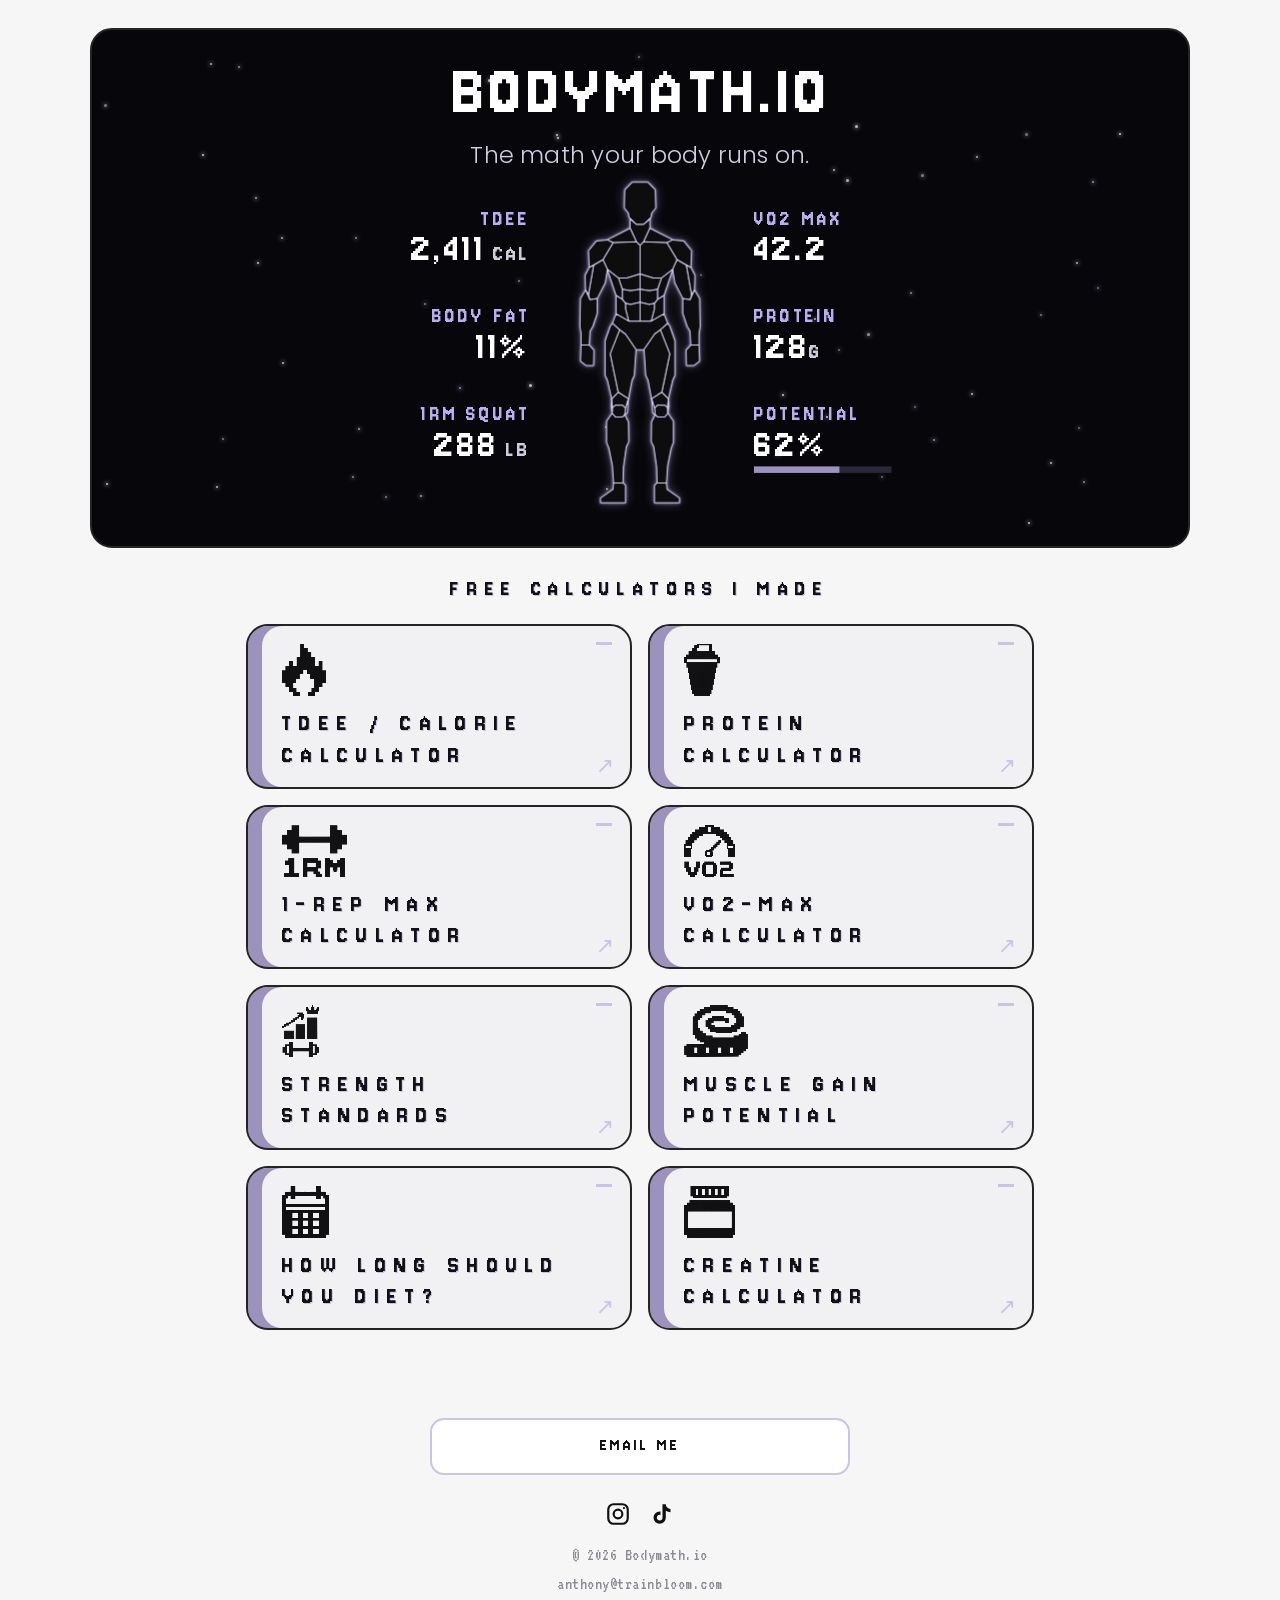
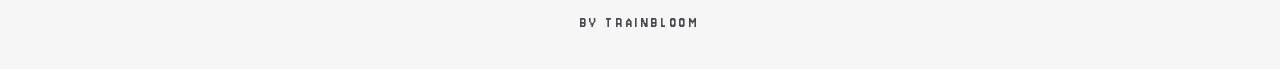
==== index.html @ 79591f76 "Clean first load: self-hosted fonts, page fades in once ready, hero counts after reveal Co-Authored-" ====
<!doctype html>
<html lang="en">
<head>
  <meta charset="utf-8">
  <meta name="viewport" content="width=device-width, initial-scale=1">
  <title>bodymath.io | Free Fitness Calculators</title>
  <meta name="description" content="Free science-based fitness calculators for TDEE, protein, VO2 max, strength, muscle gain, and more. Built to make fitness less confusing.">
  <link rel="canonical" href="https://www.trainbloom.com/">
  <meta property="og:title" content="FREE FITNESS CALCULATORS | Bodymath.io">
  <meta property="og:description" content="Free science-based fitness calculators for TDEE, protein, VO2 max, strength, muscle gain, and more. Built to make fitness less confusing.">
  <meta property="og:image" content="https://www.trainbloom.com/assets/img/banner-home.webp">
  <link rel="icon" href="/assets/img/favicon-32.png?v=2" sizes="32x32">
  <link rel="apple-touch-icon" href="/assets/img/favicon.png?v=2">
  <link rel="preload" href="/assets/fonts/jersey10-400.woff2" as="font" type="font/woff2" crossorigin>
  <link rel="preload" href="/assets/fonts/vt323-400.woff2" as="font" type="font/woff2" crossorigin>
  <link rel="preload" href="/assets/fonts/poppins-400.woff2" as="font" type="font/woff2" crossorigin>
  <link rel="stylesheet" href="/assets/css/fonts.css">
  <script>/* Hold the page until fonts and icons are ready, then fade it in once (max 1.5s). */
  (function(h){h.classList.add("loading");window.bloomShow=function(){if(!h.classList.contains("loading"))return;h.classList.remove("loading");document.dispatchEvent(new Event("bloom:shown"))};setTimeout(window.bloomShow,1500)})(document.documentElement);</script>
  <link rel="stylesheet" href="/assets/css/site.css">
</head>
<body>
  <main class="wrap">
    <header class="hero hero-art">
      <svg class="hero-stage" viewBox="0 0 640 480" aria-hidden="true">
        <defs>
          <g id="hero-body"><polygon vector-effect="non-scaling-stroke" points="0,64 27.5,64 52.5,90 54,152.5 40,170 37.5,185 12.5,209 0,209 -12.5,209 -37.5,185 -40,170 -54,152.5 -52.5,90 -27.5,64"/><polygon vector-effect="non-scaling-stroke" points="0,209 12.5,209 34,191 34,222.5 12.5,269 0,281 -12.5,269 -34,222.5 -34,191 -12.5,209"/><polygon vector-effect="non-scaling-stroke" points="34,222.5 112.5,262.5 92.5,272.5 12.5,269"/><polygon vector-effect="non-scaling-stroke" points="-34,222.5 -112.5,262.5 -92.5,272.5 -12.5,269"/><polygon vector-effect="non-scaling-stroke" points="92.5,272.5 112.5,262.5 150,266 177.5,300 175,357.5 127.5,331"/><polygon vector-effect="non-scaling-stroke" points="-92.5,272.5 -112.5,262.5 -150,266 -177.5,300 -175,357.5 -127.5,331"/><polygon vector-effect="non-scaling-stroke" points="0,281 12.5,269 92.5,272.5 127.5,331 112.5,364 74,394 45,394 0,380"/><polygon vector-effect="non-scaling-stroke" points="0,281 -12.5,269 -92.5,272.5 -127.5,331 -112.5,364 -74,394 -45,394 0,380"/><polygon vector-effect="non-scaling-stroke" points="127.5,331 160,350 177.5,450 172.5,469 147.5,464 120,410 112.5,364"/><polygon vector-effect="non-scaling-stroke" points="-127.5,331 -160,350 -177.5,450 -172.5,469 -147.5,464 -120,410 -112.5,364"/><polygon vector-effect="non-scaling-stroke" points="160,350 175,357.5 189,384 187.5,435 177.5,450"/><polygon vector-effect="non-scaling-stroke" points="-160,350 -175,357.5 -189,384 -187.5,435 -177.5,450"/><polygon vector-effect="non-scaling-stroke" points="147.5,464 172.5,469 187.5,435 205,464 207,560 203,585 203,625 175,625 172.5,577 162.5,560 147.5,515"/><polygon vector-effect="non-scaling-stroke" points="-147.5,464 -172.5,469 -187.5,435 -205,464 -207,560 -203,585 -203,625 -175,625 -172.5,577 -162.5,560 -147.5,515"/><polygon vector-effect="non-scaling-stroke" points="175,625 203,625 205,680 186,695 160,695 159,642.5"/><polygon vector-effect="non-scaling-stroke" points="-175,625 -203,625 -205,680 -186,695 -160,695 -159,642.5"/><polygon vector-effect="non-scaling-stroke" points="0,380 45,394 74,394 61,432.5 32.5,437.5 0,432.5"/><polygon vector-effect="non-scaling-stroke" points="0,380 -45,394 -74,394 -61,432.5 -32.5,437.5 0,432.5"/><polygon vector-effect="non-scaling-stroke" points="0,432.5 32.5,437.5 61,432.5 61,467.5 50,481 32.5,485 0,477.5"/><polygon vector-effect="non-scaling-stroke" points="0,432.5 -32.5,437.5 -61,432.5 -61,467.5 -50,481 -32.5,485 0,477.5"/><polygon vector-effect="non-scaling-stroke" points="0,477.5 32.5,485 50,481 50,500 39,542.5 0,542.5"/><polygon vector-effect="non-scaling-stroke" points="0,477.5 -32.5,485 -50,481 -50,500 -39,542.5 0,542.5"/><polygon vector-effect="non-scaling-stroke" points="74,394 112.5,364 82.5,454 61,467.5 61,432.5"/><polygon vector-effect="non-scaling-stroke" points="-74,394 -112.5,364 -82.5,454 -61,467.5 -61,432.5"/><polygon vector-effect="non-scaling-stroke" points="61,467.5 82.5,454 82.5,517.5 39,542.5 50,500 50,481"/><polygon vector-effect="non-scaling-stroke" points="-61,467.5 -82.5,454 -82.5,517.5 -39,542.5 -50,500 -50,481"/><polygon vector-effect="non-scaling-stroke" points="0,542.5 39,542.5 82.5,517.5 95,550 70,572.5 50,587.5 14,640 0,641 -14,640 -50,587.5 -70,572.5 -95,550 -82.5,517.5 -39,542.5"/><polygon vector-effect="non-scaling-stroke" points="70,572.5 95,550 102.5,560 120,610 120,730 112.5,745 97.5,810 75,787.5 102.5,655"/><polygon vector-effect="non-scaling-stroke" points="-70,572.5 -95,550 -102.5,560 -120,610 -120,730 -112.5,745 -97.5,810 -75,787.5 -102.5,655"/><polygon vector-effect="non-scaling-stroke" points="14,640 50,587.5 70,572.5 102.5,655 75,787.5 40,810 27.5,745 20,730"/><polygon vector-effect="non-scaling-stroke" points="-14,640 -50,587.5 -70,572.5 -102.5,655 -75,787.5 -40,810 -27.5,745 -20,730"/><polygon vector-effect="non-scaling-stroke" points="40,810 75,787.5 97.5,810 95,840 85,832.5 60,832.5 50,842.5"/><polygon vector-effect="non-scaling-stroke" points="-40,810 -75,787.5 -97.5,810 -95,840 -85,832.5 -60,832.5 -50,842.5"/><polygon vector-effect="non-scaling-stroke" points="50,842.5 60,832.5 85,832.5 95,840 96,860 85,872.5 60,872.5 52.5,865"/><polygon vector-effect="non-scaling-stroke" points="-50,842.5 -60,832.5 -85,832.5 -95,840 -96,860 -85,872.5 -60,872.5 -52.5,865"/><polygon vector-effect="non-scaling-stroke" points="40,810 50,842.5 52.5,865 44,858"/><polygon vector-effect="non-scaling-stroke" points="-40,810 -50,842.5 -52.5,865 -44,858"/><polygon vector-effect="non-scaling-stroke" points="97.5,810 95,840 96,860 99,835"/><polygon vector-effect="non-scaling-stroke" points="-97.5,810 -95,840 -96,860 -99,835"/><polygon vector-effect="non-scaling-stroke" points="52.5,865 60,872.5 85,872.5 96,860 115,887.5 115,960 107,980 95,1040 91,1100 59,1100 57.5,1045 47.5,975 39,957.5 40,890"/><polygon vector-effect="non-scaling-stroke" points="-52.5,865 -60,872.5 -85,872.5 -96,860 -115,887.5 -115,960 -107,980 -95,1040 -91,1100 -59,1100 -57.5,1045 -47.5,975 -39,957.5 -40,890"/><polygon vector-effect="non-scaling-stroke" points="59,1100 91,1100 93,1122 136,1152 136,1168 50,1168 50,1108"/><polygon vector-effect="non-scaling-stroke" points="-59,1100 -91,1100 -93,1122 -136,1152 -136,1168 -50,1168 -50,1108"/></g>
          <g id="hero-body-f"><polygon vector-effect="non-scaling-stroke" points="0,114 27.5,114 52.5,139 54,199 37.5,216 35,232.5 11,252.5 0,252.5 -11,252.5 -35,232.5 -37.5,216 -54,199 -52.5,139 -27.5,114"/><polygon vector-effect="non-scaling-stroke" points="0,252.5 11,252.5 26.5,238 26.5,275 9,312.5 0,320 -9,312.5 -26.5,275 -26.5,238 -11,252.5"/><polygon vector-effect="non-scaling-stroke" points="26.5,275 80,304 65,312.5 9,312.5"/><polygon vector-effect="non-scaling-stroke" points="-26.5,275 -80,304 -65,312.5 -9,312.5"/><polygon vector-effect="non-scaling-stroke" points="65,312.5 80,304 112.5,307.5 136,335 135,382.5 97.5,360"/><polygon vector-effect="non-scaling-stroke" points="-65,312.5 -80,304 -112.5,307.5 -136,335 -135,382.5 -97.5,360"/><polygon vector-effect="non-scaling-stroke" points="0,320 9,312.5 65,312.5 97.5,360 82.5,392.5 52.5,412.5 20,409 0,402.5"/><polygon vector-effect="non-scaling-stroke" points="0,320 -9,312.5 -65,312.5 -97.5,360 -82.5,392.5 -52.5,412.5 -20,409 0,402.5"/><polygon vector-effect="non-scaling-stroke" points="97.5,360 122.5,375 142.5,472.5 137.5,482.5 120,482.5 95,440 82.5,392.5"/><polygon vector-effect="non-scaling-stroke" points="-97.5,360 -122.5,375 -142.5,472.5 -137.5,482.5 -120,482.5 -95,440 -82.5,392.5"/><polygon vector-effect="non-scaling-stroke" points="122.5,375 135,382.5 147.5,405 149,462.5 142.5,472.5"/><polygon vector-effect="non-scaling-stroke" points="-122.5,375 -135,382.5 -147.5,405 -149,462.5 -142.5,472.5"/><polygon vector-effect="non-scaling-stroke" points="120,482.5 137.5,482.5 142.5,472.5 149,462.5 165,490 167.5,590 170,632.5 150,632.5 140,587.5 130,560 120,527.5"/><polygon vector-effect="non-scaling-stroke" points="-120,482.5 -137.5,482.5 -142.5,472.5 -149,462.5 -165,490 -167.5,590 -170,632.5 -150,632.5 -140,587.5 -130,560 -120,527.5"/><polygon vector-effect="non-scaling-stroke" points="150,634 170,634 172.5,680 157.5,694 140,694 139,649"/><polygon vector-effect="non-scaling-stroke" points="-150,634 -170,634 -172.5,680 -157.5,694 -140,694 -139,649"/><polygon vector-effect="non-scaling-stroke" points="0,402.5 20,409 52.5,412.5 47.5,447.5 25,452.5 0,446"/><polygon vector-effect="non-scaling-stroke" points="0,402.5 -20,409 -52.5,412.5 -47.5,447.5 -25,452.5 0,446"/><polygon vector-effect="non-scaling-stroke" points="0,446 25,452.5 47.5,447.5 47.5,477.5 40,494 20,496 0,491"/><polygon vector-effect="non-scaling-stroke" points="0,446 -25,452.5 -47.5,447.5 -47.5,477.5 -40,494 -20,496 0,491"/><polygon vector-effect="non-scaling-stroke" points="0,491 20,496 40,494 41,515 35,555 0,555"/><polygon vector-effect="non-scaling-stroke" points="0,491 -20,496 -40,494 -41,515 -35,555 0,555"/><polygon vector-effect="non-scaling-stroke" points="52.5,412.5 82.5,392.5 55,477.5 47.5,477.5 47.5,447.5"/><polygon vector-effect="non-scaling-stroke" points="-52.5,412.5 -82.5,392.5 -55,477.5 -47.5,477.5 -47.5,447.5"/><polygon vector-effect="non-scaling-stroke" points="47.5,477.5 55,477.5 77.5,532.5 35,555 41,515 40,494"/><polygon vector-effect="non-scaling-stroke" points="-47.5,477.5 -55,477.5 -77.5,532.5 -35,555 -41,515 -40,494"/><polygon vector-effect="non-scaling-stroke" points="0,555 35,555 77.5,532.5 90,557.5 67.5,580 45,592.5 10,637.5 0,640 -10,637.5 -45,592.5 -67.5,580 -90,557.5 -77.5,532.5 -35,555"/><polygon vector-effect="non-scaling-stroke" points="67.5,580 90,557.5 100,585 115,620 116,702.5 107.5,740 90,812.5 67.5,787.5 97.5,655"/><polygon vector-effect="non-scaling-stroke" points="-67.5,580 -90,557.5 -100,585 -115,620 -116,702.5 -107.5,740 -90,812.5 -67.5,787.5 -97.5,655"/><polygon vector-effect="non-scaling-stroke" points="10,637.5 45,592.5 67.5,580 97.5,655 67.5,787.5 36,812.5 20,720 12.5,702.5"/><polygon vector-effect="non-scaling-stroke" points="-10,637.5 -45,592.5 -67.5,580 -97.5,655 -67.5,787.5 -36,812.5 -20,720 -12.5,702.5"/><polygon vector-effect="non-scaling-stroke" points="36,812.5 67.5,787.5 90,812.5 89,837.5 80,835 55,835 44,842.5"/><polygon vector-effect="non-scaling-stroke" points="-36,812.5 -67.5,787.5 -90,812.5 -89,837.5 -80,835 -55,835 -44,842.5"/><polygon vector-effect="non-scaling-stroke" points="44,842.5 55,835 80,835 89,840 90,865 80,874 55,874 47.5,867.5"/><polygon vector-effect="non-scaling-stroke" points="-44,842.5 -55,835 -80,835 -89,840 -90,865 -80,874 -55,874 -47.5,867.5"/><polygon vector-effect="non-scaling-stroke" points="36,812.5 44,842.5 47.5,867.5 39,850"/><polygon vector-effect="non-scaling-stroke" points="-36,812.5 -44,842.5 -47.5,867.5 -39,850"/><polygon vector-effect="non-scaling-stroke" points="90,812.5 89,837.5 90,865 92,838"/><polygon vector-effect="non-scaling-stroke" points="-90,812.5 -89,837.5 -90,865 -92,838"/><polygon vector-effect="non-scaling-stroke" points="47.5,867.5 55,874 80,874 90,865 106,892.5 106,962.5 97.5,982.5 87.5,1060 85,1101 56,1101 52.5,1060 42.5,980 35,960 35,897.5"/><polygon vector-effect="non-scaling-stroke" points="-47.5,867.5 -55,874 -80,874 -90,865 -106,892.5 -106,962.5 -97.5,982.5 -87.5,1060 -85,1101 -56,1101 -52.5,1060 -42.5,980 -35,960 -35,897.5"/><polygon vector-effect="non-scaling-stroke" points="56,1101 85,1101 86,1122.5 131,1155 131,1166 49,1166 49,1112.5"/><polygon vector-effect="non-scaling-stroke" points="-56,1101 -85,1101 -86,1122.5 -131,1155 -131,1166 -49,1166 -49,1112.5"/></g>
          <linearGradient id="hero-stage-g" gradientUnits="userSpaceOnUse" x1="226" x2="414" y1="0" y2="0"><stop offset="0" stop-color="#fff" stop-opacity="0"/><stop offset=".2" stop-color="#fff"/><stop offset=".8" stop-color="#fff"/><stop offset="1" stop-color="#fff" stop-opacity="0"/></linearGradient>
          <mask id="hero-stage" maskUnits="userSpaceOnUse" x="0" y="0" width="640" height="480"><rect x="0" y="0" width="640" height="480" fill="url(#hero-stage-g)"/></mask>
          <filter id="hero-glow" x="-30%" y="-15%" width="160%" height="130%"><feGaussianBlur in="SourceAlpha" stdDeviation="1.4" result="b1"/><feGaussianBlur in="SourceAlpha" stdDeviation="5" result="b2"/><feFlood flood-color="#bdb0ff" flood-opacity=".8"/><feComposite operator="in" in2="b1" result="g1"/><feFlood flood-color="#9d91be" flood-opacity=".4"/><feComposite operator="in" in2="b2" result="g2"/><feMerge><feMergeNode in="g2"/><feMergeNode in="g1"/><feMergeNode in="SourceGraphic"/></feMerge></filter>
        </defs>
        <g mask="url(#hero-stage)">
        <g class="hm-fig hm-fig-m" filter="url(#hero-glow)"><use href="#hero-body" transform="translate(320 140) scale(.27) translate(0 -58)"/></g>
        <g class="hm-fig hm-fig-f" filter="url(#hero-glow)" opacity="0"><use href="#hero-body-f" transform="translate(320 140) scale(.27) translate(0 -58)"/></g></g>
        <text class="hs-l" x="218" y="181" text-anchor="end">TDEE</text>
        <text class="hs-l" x="218" y="272" text-anchor="end">BODY FAT</text>
        <text class="hs-l" x="218" y="363" text-anchor="end">1RM SQUAT</text>
        <text class="hs-l" x="426" y="181" text-anchor="start">VO2 MAX</text>
        <text class="hs-l" x="426" y="272" text-anchor="start">PROTEIN</text>
        <text class="hs-l" x="426" y="363" text-anchor="start">POTENTIAL</text>
        <rect class="hp-track" x="426" y="406" width="128" height="6"/><rect class="hp-fill" x="426" y="406" width="87.0" height="6"/>
      <g class="hm-vals"><text class="hs-v hs-n" data-i="0" x="218" y="214" text-anchor="end">2,640</text><text class="hs-u" data-for="0" x="218" y="214" text-anchor="end">CAL</text><text class="hs-v hs-n" data-i="1" x="218" y="305" text-anchor="end">12%</text><text class="hs-v hs-n" data-i="2" x="218" y="396" text-anchor="end">315</text><text class="hs-u" data-for="2" x="218" y="396" text-anchor="end">LB</text><text class="hs-v hs-n" data-i="3" x="426" y="214" text-anchor="start">46.2</text><text class="hs-v hs-n" data-i="4" x="426" y="305" text-anchor="start">140</text><text class="hs-u" data-for="4" x="496" y="305" text-anchor="start">G</text><text class="hs-v hs-n" data-i="5" x="426" y="396" text-anchor="start">68%</text></g>
      </svg>
      <div class="hero-copy">
        <h1>Bodymath.io</h1>
        <p>The math your body runs on.</p>
      </div>
    </header>

    <h2 class="section-title">Free Calculators <span style="white-space:nowrap">I Made</span></h2>
    <div class="grid">
      <a class="card-link" href="/calorie-calculator-tdee/"><img class="px" src="/assets/icons/tdee.png" alt="" height="52"><span class="t">TDEE / Calorie<br>Calculator</span></a>
      <a class="card-link" href="/protein-calculator-1/"><img class="px" src="/assets/icons/protein.png" alt="" height="52"><span class="t">Protein<br>Calculator</span></a>
      <a class="card-link" href="/1-rep-max-calculator/"><img class="px" src="/assets/icons/1rm.png" alt="" height="52"><span class="t">1-Rep Max<br>Calculator</span></a>
      <a class="card-link" href="/vo2-max-calculator/"><img class="px" src="/assets/icons/vo2.png" alt="" height="52"><span class="t">VO2-Max<br>Calculator</span></a>
      <a class="card-link" href="/strength-standards-calculator/"><img class="px" src="/assets/icons/strength.png" alt="" height="52"><span class="t">Strength<br>Standards</span></a>
      <a class="card-link" href="/muscle-gain-potential-calculator/"><img class="px" src="/assets/icons/muscle.png" alt="" height="52"><span class="t">Muscle Gain<br>Potential</span></a>
      <a class="card-link" href="/how-long-should-i-diet-calculator/"><img class="px" src="/assets/icons/diet.png" alt="" height="52"><span class="t">How Long Should<br>You Diet?</span></a>
      <a class="card-link" href="/creatine-calculator/"><img class="px" src="/assets/icons/creatine.png" alt="" height="52"><span class="t">Creatine<br>Calculator</span></a>
    </div>
  </main>
  <script src="/assets/js/layout.js"></script>
  <script src="/assets/js/hero.js"></script>
</body>
</html>
---- assets/css/fonts.css ----
/* Self-hosted Google Fonts (latin subset). */
@font-face {
  font-family: 'Jersey 10';
  font-style: normal;
  font-weight: 400;
  font-display: block;
  src: url(/assets/fonts/jersey10-400.woff2) format('woff2');
  unicode-range: U+0000-00FF, U+0131, U+0152-0153, U+02BB-02BC, U+02C6, U+02DA, U+02DC, U+0304, U+0308, U+0329, U+2000-206F, U+20AC, U+2122, U+2191, U+2193, U+2212, U+2215, U+FEFF, U+FFFD;
}
@font-face {
  font-family: 'Poppins';
  font-style: italic;
  font-weight: 300;
  font-display: block;
  src: url(/assets/fonts/poppins-300i.woff2) format('woff2');
  unicode-range: U+0000-00FF, U+0131, U+0152-0153, U+02BB-02BC, U+02C6, U+02DA, U+02DC, U+0304, U+0308, U+0329, U+2000-206F, U+20AC, U+2122, U+2191, U+2193, U+2212, U+2215, U+FEFF, U+FFFD;
}
@font-face {
  font-family: 'Poppins';
  font-style: normal;
  font-weight: 300;
  font-display: block;
  src: url(/assets/fonts/poppins-300.woff2) format('woff2');
  unicode-range: U+0000-00FF, U+0131, U+0152-0153, U+02BB-02BC, U+02C6, U+02DA, U+02DC, U+0304, U+0308, U+0329, U+2000-206F, U+20AC, U+2122, U+2191, U+2193, U+2212, U+2215, U+FEFF, U+FFFD;
}
@font-face {
  font-family: 'Poppins';
  font-style: normal;
  font-weight: 400;
  font-display: block;
  src: url(/assets/fonts/poppins-400.woff2) format('woff2');
  unicode-range: U+0000-00FF, U+0131, U+0152-0153, U+02BB-02BC, U+02C6, U+02DA, U+02DC, U+0304, U+0308, U+0329, U+2000-206F, U+20AC, U+2122, U+2191, U+2193, U+2212, U+2215, U+FEFF, U+FFFD;
}
@font-face {
  font-family: 'Poppins';
  font-style: normal;
  font-weight: 500;
  font-display: block;
  src: url(/assets/fonts/poppins-500.woff2) format('woff2');
  unicode-range: U+0000-00FF, U+0131, U+0152-0153, U+02BB-02BC, U+02C6, U+02DA, U+02DC, U+0304, U+0308, U+0329, U+2000-206F, U+20AC, U+2122, U+2191, U+2193, U+2212, U+2215, U+FEFF, U+FFFD;
}
@font-face {
  font-family: 'Poppins';
  font-style: normal;
  font-weight: 600;
  font-display: block;
  src: url(/assets/fonts/poppins-600.woff2) format('woff2');
  unicode-range: U+0000-00FF, U+0131, U+0152-0153, U+02BB-02BC, U+02C6, U+02DA, U+02DC, U+0304, U+0308, U+0329, U+2000-206F, U+20AC, U+2122, U+2191, U+2193, U+2212, U+2215, U+FEFF, U+FFFD;
}
@font-face {
  font-family: 'Poppins';
  font-style: normal;
  font-weight: 700;
  font-display: block;
  src: url(/assets/fonts/poppins-700.woff2) format('woff2');
  unicode-range: U+0000-00FF, U+0131, U+0152-0153, U+02BB-02BC, U+02C6, U+02DA, U+02DC, U+0304, U+0308, U+0329, U+2000-206F, U+20AC, U+2122, U+2191, U+2193, U+2212, U+2215, U+FEFF, U+FFFD;
}
@font-face {
  font-family: 'VT323';
  font-style: normal;
  font-weight: 400;
  font-display: block;
  src: url(/assets/fonts/vt323-400.woff2) format('woff2');
  unicode-range: U+0000-00FF, U+0131, U+0152-0153, U+02BB-02BC, U+02C6, U+02DA, U+02DC, U+0304, U+0308, U+0329, U+2000-206F, U+20AC, U+2122, U+2191, U+2193, U+2212, U+2215, U+FEFF, U+FFFD;
}
---- assets/css/site.css ----
/* Trainbloom — shared styles (matches the hoo.be/trainbloom card look) */

:root {
  --bg: #f6f6f6;          /* page background */
  --card: #f1f1f3;        /* card fill */
  --paper: #ffffff;
  --ink: #242424;         /* outlines, dark fills */
  --text: #111114;
  --ink-soft: #4a4a52;
  --muted: #8a8a93;
  --line: #e2e2e8;
  --lav: #9d91be;         /* card stripe */
  --lav-dark: #6f6496;
  --lav-line: #c9c3e6;    /* soft lavender outlines */
  --lav-soft: #e9e6f3;
  --night: #07070b;

  /* legacy names used inline by pages */
  --pink: var(--lav-soft);
  --pink-strong: var(--lav);
  --purple: var(--lav);
  --purple-dark: var(--lav-dark);
  --purple-soft: var(--lav-soft);
  --panel: var(--card);

  --r-lg: 22px;
  --r-md: 14px;
  --r-sm: 10px;
  --pixel: "Jersey 10", "VT323", "Courier New", monospace;
  --mono: "VT323", "Courier New", monospace; /* thin pixel type for small accessory text */
  --sans: "Poppins", system-ui, -apple-system, "Segoe UI", sans-serif;
  --track: .32em;
  --px-shadow: 1px 1px 0 var(--lav-line);
}

* { box-sizing: border-box; }
html { -webkit-text-size-adjust: 100%; background: var(--bg); }
/* First load: the page waits (hidden) until fonts and icons are in, then fades up once. */
html.loading body { opacity: 0; }
html.loading main { transform: translateY(10px); }
body { transition: opacity .5s ease; }
main { transition: transform .6s cubic-bezier(.22,1,.36,1); }
@media (prefers-reduced-motion: reduce) { html.loading main { transform: none; } }
body {
  margin: 0;
  background: var(--bg);
  color: var(--text);
  font-family: var(--sans);
  font-weight: 400;
  line-height: 1.6;
  min-height: 100vh;
  display: flex;
  flex-direction: column;
}
main { flex: 1; }
img { max-width: 100%; height: auto; display: block; }
a { color: inherit; }
.px { image-rendering: pixelated; }

.wrap { width: 100%; max-width: 820px; margin: 0 auto; padding: 0 16px; }

/* pixel label type */
.pxt {
  font-family: var(--pixel); font-weight: 400; text-transform: uppercase;
  letter-spacing: var(--track); text-shadow: var(--px-shadow);
}

/* ---------- Header ---------- */
.site-header { position: sticky; top: 0; z-index: 50; background: var(--night); border-bottom: 1px solid #1d1b29; }
.site-header .bar {
  max-width: 1100px; margin: 0 auto; padding: 0 16px;
  height: 56px; display: flex; align-items: center; justify-content: flex-end; gap: 16px;
}
.logo {
  font-family: var(--pixel); color: #fff; text-decoration: none; font-size: 26px; line-height: 1;
  letter-spacing: var(--track); text-shadow: 2px 2px 0 var(--lav);
}
.nav { position: relative; }
.nav-toggle {
  font-family: var(--pixel); font-size: 22px; letter-spacing: .22em; text-transform: uppercase;
  color: #fff; background: none; border: 0; cursor: pointer; padding: 8px 4px;
  display: flex; align-items: center; gap: 10px; text-shadow: 1px 1px 0 var(--lav);
}
.nav-toggle::after {
  content: ""; width: 0; height: 0;
  border-left: 5px solid transparent; border-right: 5px solid transparent; border-top: 6px solid var(--lav);
  transition: transform .15s;
}
.nav.open .nav-toggle::after { transform: rotate(180deg); }
.nav-menu {
  display: none; position: absolute; right: 0; top: calc(100% + 10px);
  background: var(--card); border: 2px solid var(--ink); border-radius: var(--r-md); overflow: hidden;
  min-width: 270px; list-style: none; margin: 0; padding: 6px 0 6px 10px;
  box-shadow: inset 10px 0 0 var(--lav), 0 10px 30px rgba(0,0,0,.25);
}
.nav.open .nav-menu { display: block; }
.nav-menu a {
  display: block; padding: 8px 16px; text-decoration: none; color: var(--text);
  font-family: var(--pixel); font-size: 19px; letter-spacing: .2em; text-transform: uppercase;
}
.nav-menu a:hover, .nav-menu a:focus-visible, .nav-menu a[aria-current="page"] { background: var(--lav-soft); outline: none; }
.nav-menu .nav-home { border-bottom: 1px dashed var(--lav-line); margin-bottom: 4px; padding-bottom: 4px; }
.nav-menu .nav-home a { color: var(--lav-dark); }

/* ---------- Synthwave hero (from the Book List / Lifting cards) ---------- */
.hero {
  position: relative; overflow: hidden; isolation: isolate;
  background: var(--night); color: #fff; text-align: center;
  border: 2px solid var(--ink); border-radius: var(--r-lg);
  margin: 28px auto 22px; padding: 42px 20px 96px;
}
.hero::before { /* stars */
  content: ""; position: absolute; inset: 0; z-index: -2; opacity: .85;
  background-image:
    radial-gradient(1px 1px at 12% 18%, #fff 50%, transparent 51%),
    radial-gradient(1px 1px at 27% 62%, #fff 50%, transparent 51%),
    radial-gradient(1px 1px at 41% 30%, #cfc8ff 50%, transparent 51%),
    radial-gradient(1px 1px at 58% 12%, #fff 50%, transparent 51%),
    radial-gradient(1.5px 1.5px at 66% 48%, #fff 50%, transparent 51%),
    radial-gradient(1px 1px at 79% 26%, #fff 50%, transparent 51%),
    radial-gradient(1px 1px at 88% 58%, #cfc8ff 50%, transparent 51%),
    radial-gradient(1px 1px at 6% 46%, #fff 50%, transparent 51%),
    radial-gradient(1.5px 1.5px at 34% 8%, #fff 50%, transparent 51%),
    radial-gradient(1px 1px at 94% 10%, #fff 50%, transparent 51%),
    radial-gradient(1px 1px at 50% 55%, #fff 50%, transparent 51%),
    radial-gradient(1px 1px at 72% 70%, #fff 50%, transparent 51%);
  background-size: 260px 160px;
}
.hero::after { /* perspective grid */
  content: ""; position: absolute; z-index: -1; left: -50%; right: -50%; bottom: -2px; height: 210px;
  background-image:
    linear-gradient(var(--lav) 2px, transparent 2px),
    linear-gradient(90deg, var(--lav) 2px, transparent 2px);
  background-size: 48px 34px; background-position: center bottom;
  transform: perspective(260px) rotateX(62deg); transform-origin: bottom center;
  -webkit-mask-image: linear-gradient(to top, #000 35%, transparent 100%);
          mask-image: linear-gradient(to top, #000 35%, transparent 100%);
  opacity: .9;
}
.hero .px { width: auto; height: 64px; margin: 0 auto 14px; filter: invert(1); }
.hero .px.ico-dumbbell { height: 44px; margin-top: 10px; margin-bottom: 24px; }   /* wide icon: shorter, same overall footprint */
.hero .px.ico-bars { height: 50px; margin-top: 10px; margin-bottom: 18px; }   /* 13x10 pixel grid, drawn at exactly 5x */
.hero h1 {
  margin: 0; font-family: var(--pixel); font-weight: 400; text-transform: uppercase;
  font-size: clamp(30px, 7vw, 54px); line-height: 1.05; letter-spacing: .26em; margin-right: -.26em;
  text-shadow: 3px 3px 0 var(--lav-dark);
}
.hero p { margin: 12px 0 0; color: #c9c6d8; font-size: 15px; }
/* Home hero: one figure with three stats either side, animated by hero.js. The art is a 640×480
   canvas (.hero-stage) centred in the banner; on wide screens the banner is wider than the canvas
   and the extra space is just stars. Title sizes are in cqw so they scale with the banner. */
.hero-art {
  container-type: inline-size; padding: 0; aspect-ratio: 1100 / 520;
  width: min(1100px, calc(100vw - 32px)); left: 50%; transform: translateX(-50%);
}
.hero-art::after { display: none; }
.hero-stage { position: absolute; inset: 0; z-index: 2; width: 100%; height: 100%; }
.hero-stage text { font-family: var(--pixel); letter-spacing: 3px; }
.hero-stage .hs-l { fill: #b9aef0; font-size: 21px; }
.hero-stage .hs-v { fill: #fff; font-size: 38px; }
.hero-stage .hs-u { font-size: 22px; fill: #cfccdb; }
.hero-stage .hm-vals { will-change: transform, opacity; }   /* numbers move as one smooth layer */
.hero-stage .hm-fig { fill: var(--night); stroke: #d9d3f5; stroke-width: 1px; stroke-linejoin: round; }
.hp-track { fill: #2a2838; }
.hp-fill { fill: #9d91be; }
.hero-copy {
  position: absolute; inset: 0; z-index: 3; pointer-events: none;
  display: flex; flex-direction: column; align-items: center; justify-content: flex-start;
  padding-top: 2.6cqw;
}
.hero-art h1 { font-size: 6.9cqw; letter-spacing: .07em; margin: 0 -.07em 0 0; line-height: .9; text-shadow: none; }
.hero-art p { font-size: 2.15cqw; margin-top: .9cqw; color: #d3cfe3; font-weight: 300; letter-spacing: .01em; }
/* Phones: the banner takes the canvas's own 4:3 shape. */
@media (max-width: 640px) {
  .hero-art { aspect-ratio: 640 / 480; }
  .hero-copy { padding-top: 4.2cqw; }
  .hero-art h1 { font-size: 11cqw; }
  .hero-art p { font-size: 3.4cqw; margin-top: 1.4cqw; }
}
.hero.sm { padding: 57px 16px 57px; } /* even top/bottom so the icon + title sit in the vertical middle */
.hero.sm h1 { font-size: clamp(30px, 8.6vw, 62px); }
@media (max-width: 560px) { .hero.sm h1 { letter-spacing: .18em; margin-right: -.18em; } } /* keeps "How long should" on one line */
/* Calculator headers: the icon and title stay still; the stars drift and twinkle.
   layout.js adds the star dots (.stars); without it the static stars in ::before show instead. */
.hero.has-stars::before { display: none; }
.hero .stars { position: absolute; inset: 0; z-index: -2; pointer-events: none; }
.hero .stars i {                       /* the star drifts... */
  position: absolute; width: 2px; height: 2px;
  animation: star-drift var(--t) ease-in-out var(--d) infinite;
}
.hero .stars i::after {                /* ...and a few of them sparkle: grow, glow and fade, slowly */
  content: ""; position: absolute; inset: 0; background: #fff; border-radius: 50%;
  box-shadow: 0 0 4px 1px rgba(255, 255, 255, .55);
  opacity: var(--o);
}
.hero .stars i.spark::after { animation: star-sparkle var(--s) ease-in-out var(--d) infinite; }   /* only ~10 stars sparkle */
.hero .stars i.s-lav::after { background: #cfc8ff; box-shadow: 0 0 4px 1px rgba(207, 200, 255, .6); }
.hero .stars i.s-big { width: 3px; height: 3px; }
@keyframes star-drift {
  0%, 100% { transform: translate(0, 0); }
  50% { transform: translate(var(--dx), var(--dy)); }
}
@keyframes star-sparkle {
  0%, 100% { transform: scale(.55); opacity: var(--o); }
  50% { transform: scale(1.7); opacity: 1; }
}
@media (prefers-reduced-motion: reduce) { .hero .stars i, .hero .stars i::after { animation: none; } }

.lede { text-align: center; font-family: var(--mono); font-size: 23px; line-height: 1.2; letter-spacing: .02em; margin: 0 auto 6px; max-width: 640px; }
.lede-sub { text-align: center; color: var(--muted); font-family: var(--mono); font-size: 20px; line-height: 1.15; margin: 0 auto 26px; }
.lede + .calc { margin-top: 22px; }

/* ---------- Section heading (hoo.be style) ---------- */
.section-title { text-align: center; font-family: var(--pixel); font-weight: 400; font-size: 24px; letter-spacing: var(--track); text-transform: uppercase; text-shadow: var(--px-shadow); margin: 6px 0 16px; }

/* ---------- Home cards (replicas of the hoo.be calculator cards) ---------- */
.grid { display: grid; grid-template-columns: repeat(2, minmax(0, 1fr)); gap: 16px; margin: 0 auto 56px; }
.card-link {
  position: relative; display: flex; flex-direction: column; justify-content: flex-end; gap: 12px;
  min-height: 150px; padding: 18px 44px 16px 34px; text-decoration: none; color: var(--text);
  background: var(--card); border: 2px solid var(--ink); border-radius: var(--r-lg); overflow: hidden;
  box-shadow: inset 14px 0 0 var(--lav);
  transition: transform .12s, box-shadow .12s;
}
.card-link .px { height: 52px; width: auto; align-self: flex-start; }
.card-link .t {
  font-family: var(--pixel); font-size: 26px; line-height: 1.2; text-transform: uppercase;
  letter-spacing: var(--track); text-shadow: var(--px-shadow);
}
.card-link::before { /* the little dash, top right */
  content: ""; position: absolute; top: 16px; right: 18px; width: 16px; height: 3px; background: var(--lav-line);
}
.card-link::after { /* the arrow, bottom right */
  content: "\2197"; position: absolute; right: 16px; bottom: 10px; font-size: 22px; line-height: 1; color: var(--lav-line);
}
.card-link:hover, .card-link:focus-visible {
  transform: translateY(-3px); outline: none;
  box-shadow: inset 14px 0 0 var(--lav), 0 8px 0 -2px var(--lav-line);
}
@media (max-width: 560px) {
  .grid { gap: 12px; }
  .card-link { min-height: 128px; padding: 14px 30px 12px 26px; box-shadow: inset 10px 0 0 var(--lav); border-radius: 18px; }
  .card-link:hover { box-shadow: inset 10px 0 0 var(--lav); }
  .card-link .px { height: 40px; }
  .card-link .t { font-size: 19px; letter-spacing: .2em; }
  .card-link::after { right: 10px; font-size: 18px; }
  .card-link::before { right: 12px; top: 12px; width: 12px; }
}

/* ---------- Calculator card ---------- */
.calc {
  position: relative; background: var(--card); border: 2px solid var(--ink); border-radius: var(--r-lg);
  box-shadow: inset 14px 0 0 var(--lav);
  padding: 26px 26px 26px 42px; margin: 8px 0 48px;
}
.calc h2 {
  font-family: var(--pixel); font-weight: 400; font-size: 24px; letter-spacing: var(--track);
  text-transform: uppercase; text-shadow: var(--px-shadow); margin: 0 0 16px; text-align: center;
}
.fields { display: grid; grid-template-columns: repeat(2, minmax(0,1fr)); gap: 16px 20px; }
.fields .full { grid-column: 1 / -1; }
@media (max-width: 560px) {
  .fields { grid-template-columns: 1fr; }
  .calc { padding: 20px 16px 20px 28px; box-shadow: inset 10px 0 0 var(--lav); border-radius: 18px; }
}

.field label, .field .label {
  display: block; font-family: var(--pixel); font-size: 18px; letter-spacing: .2em; line-height: 1.3;
  text-transform: uppercase; margin-bottom: 7px; color: var(--text); text-shadow: var(--px-shadow);
}
.field .hint { font-family: var(--mono); font-size: 17px; line-height: 1.15; color: var(--muted); margin-top: 5px; }
.row { display: flex; gap: 8px; }
.row > * { flex: 1; min-width: 0; }

input[type="number"], input[type="date"], select {
  width: 100%; font: inherit; font-family: var(--mono); font-weight: 400; font-size: 22px; line-height: 1.1; color: var(--text);
  padding: 11px 14px; border: 2px solid var(--ink); border-radius: var(--r-sm); background: var(--paper);
  appearance: none; -webkit-appearance: none; -moz-appearance: textfield;
}
select {
  background-image: linear-gradient(45deg, transparent 50%, var(--ink) 50%), linear-gradient(135deg, var(--ink) 50%, transparent 50%);
  background-position: calc(100% - 20px) 50%, calc(100% - 14px) 50%;
  background-size: 6px 6px; background-repeat: no-repeat; padding-right: 36px;
}
input::-webkit-outer-spin-button, input::-webkit-inner-spin-button { -webkit-appearance: none; margin: 0; }
input:focus, select:focus { outline: 3px solid var(--lav-line); outline-offset: 1px; }
.unit-wrap { position: relative; }
.unit-wrap .u { position: absolute; right: 14px; top: 50%; transform: translateY(-50%); font-family: var(--mono); font-size: 19px; color: var(--muted); pointer-events: none; }
.unit-wrap input { padding-right: 46px; }

/* segmented toggle */
.seg { display: flex; gap: 8px; }
.seg button {
  flex: 1; font-family: var(--pixel); font-size: 18px; letter-spacing: .14em; text-transform: uppercase; line-height: 1.2;
  background: var(--paper); color: var(--text); border: 2px solid var(--ink); border-radius: var(--r-sm);
  padding: 9px 8px; cursor: pointer; transition: background .1s;
}
.seg button:hover { background: var(--lav-soft); }
.seg button[aria-pressed="true"] { background: var(--ink); color: #fff; text-shadow: 1px 1px 0 var(--lav-dark); }
.seg button:focus-visible { outline: 3px solid var(--lav-line); outline-offset: 1px; }
.seg.multi { display: grid; grid-template-columns: repeat(auto-fit, minmax(118px, 1fr)); }

.btn {
  display: inline-block; font-family: var(--pixel); font-size: 22px; letter-spacing: var(--track); text-transform: uppercase;
  background: var(--ink); color: #fff; border: 2px solid var(--ink); border-radius: var(--r-md);
  padding: 10px 26px; cursor: pointer; text-decoration: none; text-shadow: 1px 1px 0 var(--lav-dark);
  box-shadow: 4px 4px 0 var(--lav); transition: transform .1s, box-shadow .1s;
}
.btn:hover { transform: translate(-1px,-1px); box-shadow: 5px 5px 0 var(--lav); }
.btn:active { transform: translate(3px,3px); box-shadow: 1px 1px 0 var(--lav); }
.actions { margin-top: 22px; display: flex; gap: 12px; flex-wrap: wrap; }

/* range slider */
input[type="range"] { width: 100%; accent-color: var(--lav-dark); height: 28px; margin: 4px 0 0; }
.range-ends { display: flex; justify-content: space-between; font-family: var(--mono); font-size: 16px; letter-spacing: .04em; color: var(--muted); }
#bf-out { color: var(--lav-dark); }

/* label with its value pushed to the right */
.field .label-row { display: flex; justify-content: space-between; align-items: baseline; gap: 10px; }
.label-row > span:last-child { color: var(--lav-dark); text-transform: none; font-size: 1.25em; letter-spacing: .08em; }
.label-row > span { white-space: nowrap; }
@media (max-width: 560px) { .field .label-row { font-size: 15px; letter-spacing: .14em; } }
.field.has-info { position: relative; }
.field.has-info > .info-pop { top: 32px; left: 0; right: 0; }
/* workout-hours slider: pixel dumbbell + 8-cell bar that fills one cell per hour */
.gym {
  display: flex; align-items: center; gap: 20px; height: 60px; padding: 0 18px; margin: 2px 0 4px;
  background: var(--paper); border: 2px solid var(--ink); border-radius: var(--r-sm);
}
.gym-icon { flex: none; width: 66px; height: 33px; fill: var(--ink); }
/* the bar is a wedge: a thin point on the left (0 hrs) growing to full height on the right (8+),
   cut with clip-path; .gym-fill inside it is the filled part. */
.gym-bar {
  flex: 1; display: flex; height: 22px; background: #e4e1ec;
  clip-path: polygon(0 100%, 100% 0, 100% 100%);
}
.gym-fill {       /* grows smoothly with the slider; lavender with fine scanlines */
  display: block; height: 100%; width: 0;
  background: repeating-linear-gradient(to bottom, var(--lav) 0 2px, #8f83b3 2px 3px);
}
.gym-fill.snap { transition: width .18s ease-out; }
@media (max-width: 560px) { .gym { height: 48px; gap: 14px; padding: 0 12px; } .gym-icon { width: 44px; height: 22px; } .gym-bar { height: 16px; } }
/* "next up" card linking to another calculator */
.next-card {
  display: block; margin-top: 26px; padding: 18px; text-decoration: none; color: inherit; text-align: center;
  background: var(--lav-soft); border: 2px solid var(--ink); border-radius: var(--r-md); box-shadow: 4px 4px 0 var(--lav);
  transition: transform .1s, box-shadow .1s;
}
.next-card:hover { transform: translate(-1px, -1px); box-shadow: 5px 5px 0 var(--lav); }
.next-k { font-family: var(--mono); font-size: 17px; color: var(--lav-dark); letter-spacing: .04em; }
.next-h { font-family: var(--pixel); font-size: 24px; letter-spacing: .14em; text-transform: uppercase; text-shadow: var(--px-shadow); margin: 2px 0 6px; }
.next-card p { font-family: var(--mono); font-size: 19px; line-height: 1.2; color: var(--ink-soft); margin: 0 auto 14px; max-width: 460px; }
.next-btn { font-size: 17px; padding: 8px 18px; letter-spacing: .14em; }
/* step slider: pixel sneakers + footprint trail */
#steps-out { color: var(--lav-dark); }
.trail {
  position: relative; height: 60px; margin: 2px 0 4px; overflow: hidden;
  background: var(--paper); border: 2px solid var(--ink); border-radius: var(--r-sm);
}
.trail::after { /* ground line */
  content: ""; position: absolute; left: 10px; right: 10px; bottom: 9px; height: 2px;
  background: repeating-linear-gradient(90deg, var(--line) 0 6px, transparent 6px 10px);
}
.trail-shoe { position: absolute; left: 10px; bottom: 11px; width: 56px; height: 30px; z-index: 1; }
.trail-prints { position: absolute; top: 0; bottom: 0; left: 80px; right: 12px; }
.trail-prints i {
  position: absolute; width: 18px; height: 6px; color: var(--lav);
  opacity: 0; transform: translateY(3px) scale(.5); transition: opacity .12s, transform .18s cubic-bezier(.3,1.8,.5,1);
}
.trail-prints i.up { top: 31px; }
.trail-prints i.down { top: 38px; }
.trail.small { height: 46px; }
.trail.small .trail-shoe { width: 42px; height: 22.5px; }
.trail.small .trail-prints { left: 62px; }
.trail.small .trail-prints i { width: 12px; height: 4px; }
.trail.small .trail-prints i.up { top: 21px; }
.trail.small .trail-prints i.down { top: 27px; }
.trail-prints svg { display: block; width: 100%; height: 100%; fill: currentColor; }
.trail-prints i.on { opacity: 1; transform: none; }
@media (prefers-reduced-motion: reduce) { .trail-prints i { transition: none; } }

/* ---------- Results ---------- */
.results { margin-top: 26px; border-top: 2px dashed var(--lav-line); padding-top: 24px; scroll-margin-top: 72px; /* clear the sticky header */ }
.results[hidden] { display: none; }
.results h2 { margin-top: 26px; }
.results > h2:first-child { margin-top: 0; }
.calc h2.h-center { text-align: center; }
.big { background: var(--paper); border: 2px solid var(--ink); border-radius: var(--r-md); padding: 18px; text-align: center; margin-bottom: 16px; }
.big .k, .stat .k { font-family: var(--pixel); font-size: 17px; letter-spacing: .2em; text-transform: uppercase; color: var(--ink-soft); text-shadow: var(--px-shadow); }
.big .v { font-family: var(--pixel); font-size: clamp(48px, 11vw, 66px); line-height: 1.05; letter-spacing: .06em; text-shadow: 3px 3px 0 var(--lav-line); }
.big .v small { font-size: .42em; color: var(--ink-soft); text-transform: uppercase; letter-spacing: .15em; text-shadow: none; }
.big .s { font-family: var(--mono); font-size: 19px; line-height: 1.15; color: var(--ink-soft); }

.stats { display: grid; grid-template-columns: repeat(auto-fit, minmax(160px, 1fr)); gap: 12px; margin-bottom: 16px; }
.stat { border: 2px solid var(--ink); border-radius: var(--r-md); padding: 12px 14px; background: var(--paper); }
/* "What's this?" button on result cards and the explanation it opens */
.stat, .big { position: relative; }
.info {
  display: inline-grid; place-items: center; width: 20px; height: 20px; margin-left: 6px; padding: 0;
  vertical-align: 2px; font-family: var(--pixel); font-size: 15px; line-height: 1; letter-spacing: 0; text-shadow: none;
  color: var(--ink); background: var(--lav-soft); border: 2px solid var(--ink); border-radius: 6px; cursor: pointer;
}
.info:hover, .info[aria-expanded="true"] { background: var(--lav); color: #fff; }
.info:focus-visible { outline: 3px solid var(--lav-line); outline-offset: 1px; }
.info-pop {
  position: absolute; z-index: 5; left: 10px; right: 10px; top: 40px; text-align: left;
  background: var(--ink); color: #f1eff8; border-radius: var(--r-sm); box-shadow: 4px 4px 0 var(--lav);
  padding: 10px 12px; font-family: var(--mono); font-size: 18px; line-height: 1.2;
  letter-spacing: .02em; text-transform: none; text-shadow: none;
}
.info-pop b { font-weight: 400; color: var(--lav-line); }
.big .info-pop { left: 18px; right: 18px; top: 46px; }
.stat .v { font-family: var(--pixel); font-size: 32px; line-height: 1.2; letter-spacing: .05em; text-transform: uppercase; }
.stat .s { font-family: var(--mono); font-size: 16px; line-height: 1.15; color: var(--muted); }
.stat.hl { background: var(--lav-soft); }
/* two stat cards that stay side by side, even on phones (protein min / max) */
.stats.pair { grid-template-columns: repeat(2, minmax(0, 1fr)); }
.stat .v small { font-size: .5em; margin-left: 4px; color: var(--ink-soft); letter-spacing: .1em; }
@media (max-width: 560px) {
  .stats.pair { gap: 10px; }
  .stats.pair .stat { padding: 10px 12px; }
  .stats.pair .k { font-size: 14px; letter-spacing: .14em; }
  .stats.pair .v { font-size: 30px; }
  .stats.pair .s { font-size: 15px; }
  .big-opt { padding: 14px 12px 12px; }
  .big-opt .v { font-size: 52px; }
}

.tbl-wrap { overflow-x: auto; -webkit-overflow-scrolling: touch; border: 2px solid var(--ink); border-radius: var(--r-md); margin: 8px 0 16px; background: var(--paper); }
table.tbl { width: 100%; border-collapse: collapse; font-family: var(--mono); font-size: 19px; line-height: 1.1; }
table.tbl th, table.tbl td { border-bottom: 1px solid var(--line); padding: 10px 12px; text-align: center; white-space: nowrap; }
table.tbl tr:last-child td { border-bottom: 0; }
table.tbl td + td, table.tbl th + th { border-left: 1px solid var(--line); }
table.tbl th { font-family: var(--pixel); font-weight: 400; font-size: 16px; letter-spacing: .16em; text-transform: uppercase; background: var(--ink); color: #fff; border-color: #3a3a3a; }
table.tbl td:first-child { text-align: left; white-space: normal; min-width: 9em; }
.lvl-sub { display: block; font-size: 16px; color: var(--muted); margin-top: 3px; }
table.tbl tr.hl .lvl-sub { color: var(--lav-dark); }
table.tbl tr.hl td, table.tbl td.hl { background: var(--lav-soft); color: var(--lav-dark); }

.meter { margin: 12px 0 18px; }
.meter-track { display: flex; height: 20px; border: 2px solid var(--ink); border-radius: 999px; position: relative; overflow: visible; background: var(--paper); }
.meter-track span { flex: 1; }
.meter-track span:first-child { border-radius: 999px 0 0 999px; }
.meter-track span:last-of-type { border-radius: 0 999px 999px 0; }
.meter-track span + span { border-left: 2px solid var(--ink); }
.meter-pin { position: absolute; top: -12px; width: 0; height: 0; border-left: 7px solid transparent; border-right: 7px solid transparent; border-top: 9px solid var(--ink); transform: translateX(-7px); }
.meter-labels { display: flex; font-family: var(--pixel); font-size: 15px; letter-spacing: .1em; text-transform: uppercase; color: var(--ink-soft); margin-top: 4px; }
.meter-labels span { flex: 1; text-align: center; }

.stack { display: flex; height: 36px; border: 2px solid var(--ink); border-radius: var(--r-sm); overflow: hidden; margin: 8px 0 8px; }
.stack > div { display: flex; align-items: center; justify-content: center; font-family: var(--pixel); font-size: 18px; letter-spacing: .08em; overflow: hidden; white-space: nowrap; }
.stack > div + div { border-left: 2px solid var(--ink); }
.legend { display: flex; flex-wrap: wrap; gap: 6px 16px; font-family: var(--mono); font-size: 18px; line-height: 1.15; color: var(--ink-soft); }
.legend i { display: inline-block; width: 12px; height: 12px; border: 1.5px solid var(--ink); border-radius: 3px; margin-right: 6px; vertical-align: -1px; }

.note { font-family: var(--mono); font-size: 17px; line-height: 1.2; color: var(--muted); margin: 12px 0 0; }
/* TDEE goal picker: goal buttons, pace slider on the left, daily target card on the right */
.goal-tabs { margin-bottom: 18px; }
.goal { display: grid; grid-template-columns: minmax(0, 1.15fr) minmax(0, 1fr); gap: 22px; align-items: center; }
.goal-k {
  font-family: var(--pixel); font-size: 18px; letter-spacing: .2em; text-transform: uppercase;
  text-shadow: var(--px-shadow); line-height: 1.2;
}
.calc .sub-h { font-family: var(--pixel); font-size: 17px; letter-spacing: .14em; text-transform: uppercase; text-align: center; text-shadow: var(--px-shadow); margin-top: 22px; }
.goal-hint { margin: 2px 0 10px; font-family: var(--mono); font-size: 18px; line-height: 1.1; color: var(--muted); }
.goal-rate { display: inline-block; margin-top: 14px; padding: 7px 18px 6px; font-family: var(--pixel); font-size: 22px; line-height: 1; letter-spacing: .1em; text-transform: uppercase; background: var(--lav-soft); border: 2px solid var(--ink); border-radius: 999px; box-shadow: 3px 3px 0 var(--lav); }
.goal-sub { font-family: var(--mono); font-size: 19px; line-height: 1.2; color: var(--ink-soft); margin: 12px 0 16px; min-height: 1.2em; }
.goal-ticks { display: flex; justify-content: space-between; margin-top: 2px; }
.goal-ticks span { flex: 1; display: flex; flex-direction: column; font-family: var(--mono); font-size: 16px; line-height: 1.1; color: var(--muted); letter-spacing: .04em; }
.goal-ticks span:first-child { text-align: left; }
.goal-ticks span:nth-child(2) { text-align: center; }
.goal-ticks span:last-child { text-align: right; }
.goal-ticks b { font-weight: 400; font-size: 19px; color: var(--text); text-transform: uppercase; letter-spacing: .08em; }
.goal-ticks i { font-style: normal; }
.goal-target {
  background: var(--lav-soft); border: 2px solid var(--ink); border-radius: var(--r-md);
  padding: 18px 16px; text-align: center; box-shadow: 4px 4px 0 var(--lav);
}
.goal-target .k { font-family: var(--pixel); font-size: 17px; letter-spacing: .2em; text-transform: uppercase; color: var(--ink-soft); text-shadow: var(--px-shadow); }
.goal-target .v { font-family: var(--pixel); font-size: clamp(52px, 12vw, 70px); line-height: 1; letter-spacing: .05em; margin-top: 6px; text-shadow: 3px 3px 0 var(--lav-line); }
.goal-target .u { font-family: var(--pixel); font-size: 16px; letter-spacing: .2em; text-transform: uppercase; color: var(--ink-soft); margin-top: 2px; }
.goal-diff { border-top: 1px solid var(--lav-line); margin-top: 12px; padding-top: 10px; font-family: var(--mono); font-size: 20px; line-height: 1.1; color: var(--ink-soft); }
.goal-target.low .v { color: #a8364b; }
.goal-target.low .goal-diff::after { content: " · under 1,200 cal, see note below"; color: #a8364b; }
.goal-foot { font-family: var(--mono); font-size: 17px; color: var(--muted); margin: 12px 0 0; }
@media (max-width: 560px) {
  .goal { grid-template-columns: 1fr; gap: 18px; }
  .goal-tabs button { font-size: 15px; letter-spacing: .08em; padding: 9px 4px; }
}
.callout { border: 2px solid var(--lav-line); border-left: 8px solid var(--lav); border-radius: var(--r-sm); background: var(--paper); padding: 12px 14px; font-family: var(--mono); font-size: 19px; line-height: 1.2; margin: 12px 0; }
.callout-tip { border-color: var(--lav-line); border-left-color: var(--lav-dark); background: var(--lav-soft); }
.pop-in { animation: pop-in .25s ease-out; }
@keyframes pop-in { from { opacity: 0; transform: translateY(-6px); } to { opacity: 1; transform: none; } }
@media (prefers-reduced-motion: reduce) { .pop-in { animation: none; } }
.chart { width: 100%; height: auto; border: 2px solid var(--ink); border-radius: var(--r-md); background: var(--paper); }

/* body fat guide */
.bf-guide { margin-top: 10px; }
.bf-guide summary { cursor: pointer; font-family: var(--mono); font-size: 19px; color: var(--lav-dark); text-decoration: underline; }
.bf-cards { display: grid; grid-template-columns: repeat(3, minmax(0, 1fr)); gap: 10px 10px; margin-top: 10px; }
.bf-card {
  position: relative; display: block; padding: 8px 6px 16px; margin-bottom: 12px; cursor: pointer; font: inherit;
  background: var(--paper); border: 2px solid var(--ink); border-radius: 12px; overflow: visible;
}
.bf-card svg { display: block; width: 100%; height: auto; }
.bf-card .r {
  position: absolute; left: 50%; bottom: -12px; transform: translateX(-50%); white-space: nowrap;
  font-family: var(--mono); font-size: 17px; line-height: 1.1; color: var(--text); background: var(--paper);
  border: 2px solid var(--ink); border-radius: 8px; padding: 1px 8px;
}
.bf-card:hover { background: var(--lav-soft); }
.bf-card[aria-pressed="true"] { background: var(--lav-soft); box-shadow: 0 0 0 3px var(--lav); }
.bf-card[aria-pressed="true"] .r { background: var(--lav); color: #fff; }
@media (max-width: 560px) { .bf-cards { gap: 8px; } .bf-card .r { font-size: 11px; padding: 1px 5px; } }

/* ---------- Article content ---------- */
.cta { text-align: center; color: var(--muted); font-family: var(--mono); font-size: 20px; margin: 0 auto 32px; max-width: 560px; }
.cta a { color: var(--lav-dark); font-weight: 500; }
hr.rule { border: 0; border-top: 1px solid var(--line); margin: 40px auto; max-width: 400px; }
.article { max-width: 700px; margin: 0 auto 56px; font-size: 15px; }
.article h2 { font-weight: 600; font-size: clamp(22px, 4vw, 26px); text-align: center; margin: 32px 0 8px; }
.article h3 { font-weight: 600; font-size: 18px; text-align: center; margin: 24px 0 8px; }
.article .subtle { text-align: center; color: var(--muted); font-style: italic; margin-top: 0; }
.article ol li { margin-bottom: 10px; }
.article .closing { text-align: center; color: var(--muted); font-style: italic; }
.article .closing p { margin: 0 0 18px; }
.article .closing a { color: var(--lav-dark); }
.article figure { margin: 20px auto; max-width: 300px; }
.article figure img { border-radius: var(--r-md); border: 2px solid var(--ink); }
/* "Learn" section under a calculator: pixel headings, thin pixel body text, cards like the results */
.learn { max-width: 760px; margin: 8px auto 56px; }
.learn-h {
  font-family: var(--pixel); font-weight: 400; font-size: clamp(26px, 6vw, 34px); letter-spacing: var(--track);
  text-transform: uppercase; text-shadow: var(--px-shadow); text-align: center; margin: 0 0 6px;
}
.learn-sub { font-family: var(--mono); font-size: 21px; line-height: 1.2; color: var(--ink-soft); text-align: center; margin: 0 0 26px; }
.learn-k {
  font-family: var(--pixel); font-size: 18px; letter-spacing: .2em; text-transform: uppercase;
  text-shadow: var(--px-shadow); margin: 0 0 10px;
}
.parts { columns: 2; column-gap: 14px; }
.part { break-inside: avoid; margin-bottom: 14px; background: var(--paper); border: 2px solid var(--ink); border-radius: var(--r-md); padding: 14px 16px; }
/* single TDEE graphic: the equation, then one bar with a typical split (colours match the parts) */
.tdee-fig { margin: 0 0 28px; background: var(--paper); border: 2px solid var(--ink); border-radius: var(--r-md); padding: 18px; }
.tf-eq { display: flex; flex-wrap: wrap; align-items: center; justify-content: center; gap: 8px; margin-bottom: 16px; }
.tf-total { font-family: var(--pixel); font-size: 30px; line-height: 1; letter-spacing: .1em; text-shadow: var(--px-shadow); }
.tf-plus { font-family: var(--pixel); font-size: 24px; line-height: 1; color: var(--lav-dark); }
.tf-chip { font-family: var(--pixel); font-size: 19px; line-height: 1; letter-spacing: .1em; padding: 6px 9px 5px; border: 2px solid var(--ink); border-radius: 6px; }
.tf-bar { display: flex; height: 64px; border: 2px solid var(--ink); border-radius: var(--r-sm); overflow: hidden; }
.tf-bar div {
  min-width: 54px; display: flex; flex-direction: column; align-items: center; justify-content: center; gap: 3px;
  border-left: 2px solid var(--ink);
}
.tf-bar div:first-child { border-left: 0; }
.tf-bar b { font-family: var(--pixel); font-weight: 400; font-size: 17px; line-height: 1; letter-spacing: .1em; }
.tf-bar span { font-family: var(--mono); font-size: 17px; line-height: 1; }
.tf-cap { font-family: var(--mono); font-size: 17px; color: var(--muted); text-align: center; margin: 10px 0 0; }
@media (max-width: 560px) {
  .tdee-fig { padding: 14px 12px; }
  .tf-total { font-size: 24px; } .tf-chip { font-size: 15px; padding: 5px 6px 4px; } .tf-plus { font-size: 18px; } .tf-eq { gap: 5px; }
  .tf-bar { height: 56px; } .tf-bar div { min-width: 46px; } .tf-bar b { font-size: 14px; } .tf-bar span { font-size: 15px; }
}
.part-top { display: flex; align-items: center; gap: 10px; }
.part-top i { width: 16px; height: 16px; border: 2px solid var(--ink); border-radius: 4px; flex: none; }
.part-k { font-family: var(--pixel); font-size: 28px; line-height: 1; letter-spacing: .08em; }
.part-share {
  margin-left: auto; font-family: var(--mono); font-size: 18px; line-height: 1; color: var(--lav-dark);
  background: var(--lav-soft); border: 1px solid var(--lav-line); border-radius: 6px; padding: 3px 7px 2px;
}
.part-name { font-family: var(--pixel); font-size: 15px; letter-spacing: .14em; text-transform: uppercase; color: var(--ink-soft); margin: 6px 0 8px; }
.part p, .learn-end p { font-family: var(--mono); font-size: 19px; line-height: 1.25; color: var(--text); margin: 0; }
.learn-end {
  margin-top: 12px;
  background: var(--lav-soft); border: 2px solid var(--ink); border-radius: var(--r-md); padding: 20px; box-shadow: 4px 4px 0 var(--lav);
}
.learn-end h3 {
  font-family: var(--pixel); font-weight: 400; font-size: 21px; line-height: 1.25; letter-spacing: .12em;
  text-transform: uppercase; text-shadow: var(--px-shadow); margin: 0 0 10px;
}
.learn-end p + p { margin-top: 10px; }
.learn-btn { margin-top: 16px; font-size: 17px; letter-spacing: .12em; padding: 9px 16px; }
@media (max-width: 560px) {
  .parts { columns: 1; }
  .learn-end { padding: 16px; }
}
/* paragraph inside a calculator section */
.sec-p { font-family: var(--mono); font-size: 19px; line-height: 1.25; margin: 0 0 8px; }
/* protein cheat sheet: three food cards */
.foods { display: grid; gap: 12px; margin: 12px 0 6px; }
.food { border: 2px solid var(--ink); border-radius: var(--r-sm); background: var(--card); overflow: hidden; }
.food-h {
  display: flex; align-items: center; gap: 8px; padding: 8px 12px; background: var(--ink); color: #fff;
  font-family: var(--pixel); font-size: 17px; letter-spacing: .18em; text-transform: uppercase; text-shadow: 1px 1px 0 var(--lav-dark);
}
.food-h i { width: 12px; height: 12px; border: 2px solid #fff; border-radius: 3px; }
.food ul { list-style: none; margin: 0; padding: 10px 12px; display: flex; flex-wrap: wrap; gap: 6px; }
.food li { font-family: var(--mono); font-size: 18px; line-height: 1; padding: 4px 8px 3px; background: var(--paper); border: 1px solid var(--lav-line); border-radius: 6px; }
.faq details { border: 2px solid var(--ink); border-radius: var(--r-md); margin-bottom: 14px; background: var(--card); overflow: hidden; box-shadow: inset 10px 0 0 var(--lav); }
.faq summary { cursor: pointer; padding: 14px 16px 14px 26px; font-family: var(--mono); font-size: 21px; line-height: 1.15; color: var(--text); list-style: none; display: flex; justify-content: space-between; gap: 12px; }
.faq summary::-webkit-details-marker { display: none; }
.faq summary::after { content: "+"; font-family: var(--pixel); font-size: 26px; line-height: .8; color: var(--lav-dark); }
.faq details[open] summary::after { content: "\2212"; }
.faq details[open] summary { border-bottom: 1px solid var(--lav-line); }
.faq .body { padding: 4px 16px 12px 26px; font-family: var(--mono); font-size: 19px; line-height: 1.25; }
.faq details { background: var(--paper); }
.faq .body p { margin: 10px 0; }
.faq .body a { color: var(--lav-dark); text-decoration-thickness: 1px; text-underline-offset: 2px; }

/* ---------- Footer ---------- */
.site-footer { text-align: center; padding: 32px 16px 32px; color: var(--muted); font-size: 13px; }
.contact { display: grid; gap: 12px; max-width: 420px; margin: 0 auto 26px; }
.site-footer .contact a {
  display: flex; align-items: center; justify-content: center; gap: 10px; text-decoration: none;
  border: 2px solid var(--lav-line); border-radius: var(--r-md); background: var(--paper); color: var(--text);
  font-family: var(--pixel); font-size: 18px; letter-spacing: .18em; text-transform: uppercase; padding: 12px 14px;
}
.site-footer .contact a:hover { text-decoration: none; background: var(--lav-soft); }
.social { display: flex; justify-content: center; gap: 18px; margin-bottom: 14px; }
.site-footer .social a { color: var(--text); display: inline-flex; }
.social svg { width: 26px; height: 26px; }
.site-footer p { margin: 2px 0; }
.site-footer a { color: var(--muted); text-decoration: none; }
.site-footer p { font-family: var(--mono); font-size: 17px; letter-spacing: .03em; }
.site-footer a:hover { text-decoration: underline; }
.site-footer .by { font-family: var(--pixel); font-size: 15px; letter-spacing: .24em; text-transform: uppercase; color: var(--ink-soft); margin-top: 14px; }

.sr-only { position: absolute; width: 1px; height: 1px; padding: 0; margin: -1px; overflow: hidden; clip: rect(0,0,0,0); border: 0; }

/* ---------- Protein gauge ---------- */
.gauge { position: relative; margin: 100px 6px 44px; }   /* room for the shaker pin above the track */
.gauge-track { display: flex; height: 30px; border: 2px solid var(--ink); border-radius: 999px; overflow: hidden; background: var(--paper); }
.gauge-track span { display: flex; align-items: center; justify-content: center; min-width: 0; overflow: hidden; }
.gauge-track span + span { border-left: 2px solid var(--ink); }
.gauge-track em { font-style: normal; font-family: var(--pixel); font-size: 16px; letter-spacing: .16em; text-transform: uppercase; white-space: nowrap; }
.z-low { background: repeating-linear-gradient(-45deg, var(--paper) 0 6px, var(--card) 6px 12px); color: var(--muted); }
.z-target { background: var(--lav); color: #fff; text-shadow: 1px 1px 0 var(--lav-dark); }
.z-high { background: repeating-linear-gradient(-45deg, var(--paper) 0 6px, var(--lav-soft) 6px 12px); color: var(--muted); }
.gauge-pin {
  position: absolute; bottom: calc(100% + 4px); transform: translateX(-50%);
  display: flex; flex-direction: column; align-items: center; transition: left .5s cubic-bezier(.2,.8,.2,1);
}
.gauge-pin img { height: 26px; width: auto; margin-bottom: 2px; }
.gauge-pin span {
  font-family: var(--pixel); font-size: 20px; letter-spacing: .08em; background: var(--ink); color: #fff;
  border-radius: 8px; padding: 0 8px; line-height: 1.4; box-shadow: 2px 2px 0 var(--lav);
}
.gauge-pin::after { content: ""; width: 0; height: 0; border-left: 7px solid transparent; border-right: 7px solid transparent; border-top: 9px solid var(--ink); margin-top: 2px; }
.gauge-tick {
  position: absolute; top: calc(100% + 6px); transform: translateX(-50%); white-space: nowrap;
  font-family: var(--pixel); font-size: 16px; letter-spacing: .1em; text-transform: uppercase; color: var(--ink-soft);
}
.gauge-tick::before { content: ""; position: absolute; left: 50%; top: -8px; height: 6px; border-left: 2px solid var(--ink); }
@media (max-width: 560px) { .gauge-track em { font-size: 13px; letter-spacing: .08em; } }

/* ---------- Strength standards ---------- */
.lift-card { background: var(--paper); border: 2px solid var(--ink); border-radius: var(--r-md); padding: 14px 16px 10px; margin-bottom: 12px; }
.lift-head { display: flex; justify-content: space-between; align-items: baseline; gap: 10px; }
.lift-head .k { font-family: var(--pixel); font-size: 20px; letter-spacing: .18em; text-transform: uppercase; text-shadow: var(--px-shadow); }
.lift-head .lvl { font-family: var(--pixel); font-size: 26px; letter-spacing: .08em; text-transform: uppercase; color: var(--lav-dark); }
.lift-sub { font-family: var(--mono); font-size: 18px; line-height: 1.15; color: var(--ink-soft); margin: 2px 0 14px; }
.lvl-track { position: relative; display: flex; border: 2px solid var(--ink); border-radius: 999px; height: 22px; background: var(--card); }
.lvl-track span { flex: 1; }
.lvl-track span:first-child { border-radius: 999px 0 0 999px; }
.lvl-track span:nth-of-type(5) { border-radius: 0 999px 999px 0; }
.lvl-track span + span { border-left: 2px solid var(--ink); }
.lvl-track span.on { background: repeating-linear-gradient(to bottom, var(--lav) 0 2px, #8f83b3 2px 3px); }   /* scanline fill, same as the workout-hours bar */
.lvl-track .meter-pin { top: -12px; transition: left .5s cubic-bezier(.2,.8,.2,1); }
.lift-card .meter-labels { font-size: 13px; }
.method { margin-top: 16px; border: 2px solid var(--lav-line); border-radius: var(--r-md); background: var(--paper); }
.method summary { cursor: pointer; padding: 12px 14px; font-family: var(--pixel); font-size: 16px; letter-spacing: .14em; text-transform: uppercase; color: var(--lav-dark); }
.method .body { padding: 0 14px 6px; font-family: var(--mono); font-size: 19px; line-height: 1.25; }
.method .body p { margin: 0 0 10px; }
.method a { color: var(--lav-dark); }

/* ---------- VO2 test info ---------- */
.test-info { background: var(--paper); border: 2px solid var(--lav-line); border-left: 8px solid var(--lav); border-radius: var(--r-sm); padding: 12px 14px; margin: 0 0 18px; font-family: var(--mono); font-size: 19px; line-height: 1.2; }
.test-info p { margin: 0 0 6px; }
.test-info .t-name { font-family: var(--pixel); font-size: 20px; letter-spacing: .14em; text-transform: uppercase; text-shadow: var(--px-shadow); margin-bottom: 4px; }
.test-info summary { cursor: pointer; color: var(--lav-dark); }
.test-info ol { margin: 8px 0 2px; padding-left: 20px; }
.test-info li { margin-bottom: 4px; }
@media (max-width: 560px) { .meter-labels { font-size: 12px; letter-spacing: 0; } }

/* ---------- Muscle gain timeline ---------- */
.timeline { display: grid; gap: 8px; margin: 6px 0; }
.tl-row { display: grid; grid-template-columns: 74px 1fr 82px; align-items: center; gap: 10px; }
.tl-y { font-family: var(--pixel); font-size: 17px; letter-spacing: .12em; text-transform: uppercase; }
.tl-bar { height: 22px; border: 2px solid var(--ink); border-radius: 999px; background: var(--paper); overflow: hidden; }
.tl-bar i { display: block; height: 100%; background: var(--lav); border-right: 2px solid var(--ink); transition: width .5s cubic-bezier(.2,.8,.2,1); }
.tl-bar i[style*="width:0%"] { border-right: 0; }
.tl-v { font-family: var(--pixel); font-size: 19px; letter-spacing: .04em; text-align: right; }
.tl-done { font-family: var(--pixel); font-size: 17px; letter-spacing: .14em; text-transform: uppercase; color: var(--lav-dark); padding-left: 84px; }
@media (max-width: 560px) { .tl-row { grid-template-columns: 64px 1fr 74px; } .tl-done { padding-left: 0; } }
@media (max-width: 560px) {
  table.tbl th, table.tbl td { padding: 8px; }
  table.tbl th { font-size: 14px; letter-spacing: .08em; }
}
.big + .gauge { margin-top: 86px; }

/* body fat guide: illustrated (image) tiles */
.bf-cards:has(.bf-card.photo) { background: #141414; padding: 12px 12px 4px; border-radius: var(--r-md); }
.bf-card.photo { background: #1e1e1e; border-color: #555; padding: 4px 4px 14px; }
.bf-card.photo img { display: block; width: 100%; height: auto; border-radius: 8px; }
.bf-card.photo .r { background: #1e1e1e; border-color: #555; color: #fff; }
.bf-card.photo:hover { background: #262626; border-color: var(--lav-line); }
.bf-card.photo[aria-pressed="true"] { background: #262626; border-color: var(--lav); box-shadow: 0 0 0 3px var(--lav); }
.bf-card.photo[aria-pressed="true"] .r { background: var(--lav); border-color: var(--lav); }
/* body fat guide labels: site pixel type */
.bf-card .r { font-family: var(--pixel); font-weight: 400; font-size: 19px; letter-spacing: .12em; line-height: 1.25; padding: 0 9px 0 11px; text-shadow: 1px 1px 0 var(--lav-dark); }
@media (max-width: 560px) { .bf-card .r { font-size: 16px; letter-spacing: .08em; padding: 0 6px 0 8px; } }
.bf-card.photo.round { padding: 6px 6px 16px; }
.bf-card.photo.round img { border-radius: 50%; }

/* ---------- Phone polish: tighter tracking so headings, buttons and tables fit cleanly ---------- */
.tbl .abbr { display: none; }
@media (max-width: 560px) {
  .calc h2, .section-title { font-size: 30px; letter-spacing: .1em; line-height: 1.25; }
  .calc .sub-h { font-size: 20px; letter-spacing: .12em; }
  .goal-k { font-size: 24px; letter-spacing: .12em; }
  .goal-tabs { margin-bottom: 30px; }
  .goal-hint { margin-top: 6px; }
  .goal-pace { text-align: center; }
  .learn-h { font-size: 22px; letter-spacing: .16em; }
  .seg button { font-size: 15px; letter-spacing: .08em; padding: 9px 4px; }
  .card-link .t { font-size: 16px; letter-spacing: .1em; }
  table.tbl td:first-child { min-width: 0; }
  table.tbl th, table.tbl td { padding: 8px 6px; }
  .tbl .full { display: none; } .tbl .abbr { display: inline; }
  .tbl .oa { display: none; }                      /* VO2 table: only your age group's column */
  .next-h { font-size: 19px; letter-spacing: .1em; }
  .next-btn { font-size: 14px; letter-spacing: .08em; padding: 8px 14px; }
  .lift-head .k { font-size: 17px; letter-spacing: .1em; }
  .lift-head .lvl { font-size: 21px; }
  .gauge-track em { font-size: 11px; letter-spacing: .04em; }
  .stats.pair .k { font-size: 13px; letter-spacing: .1em; }
}
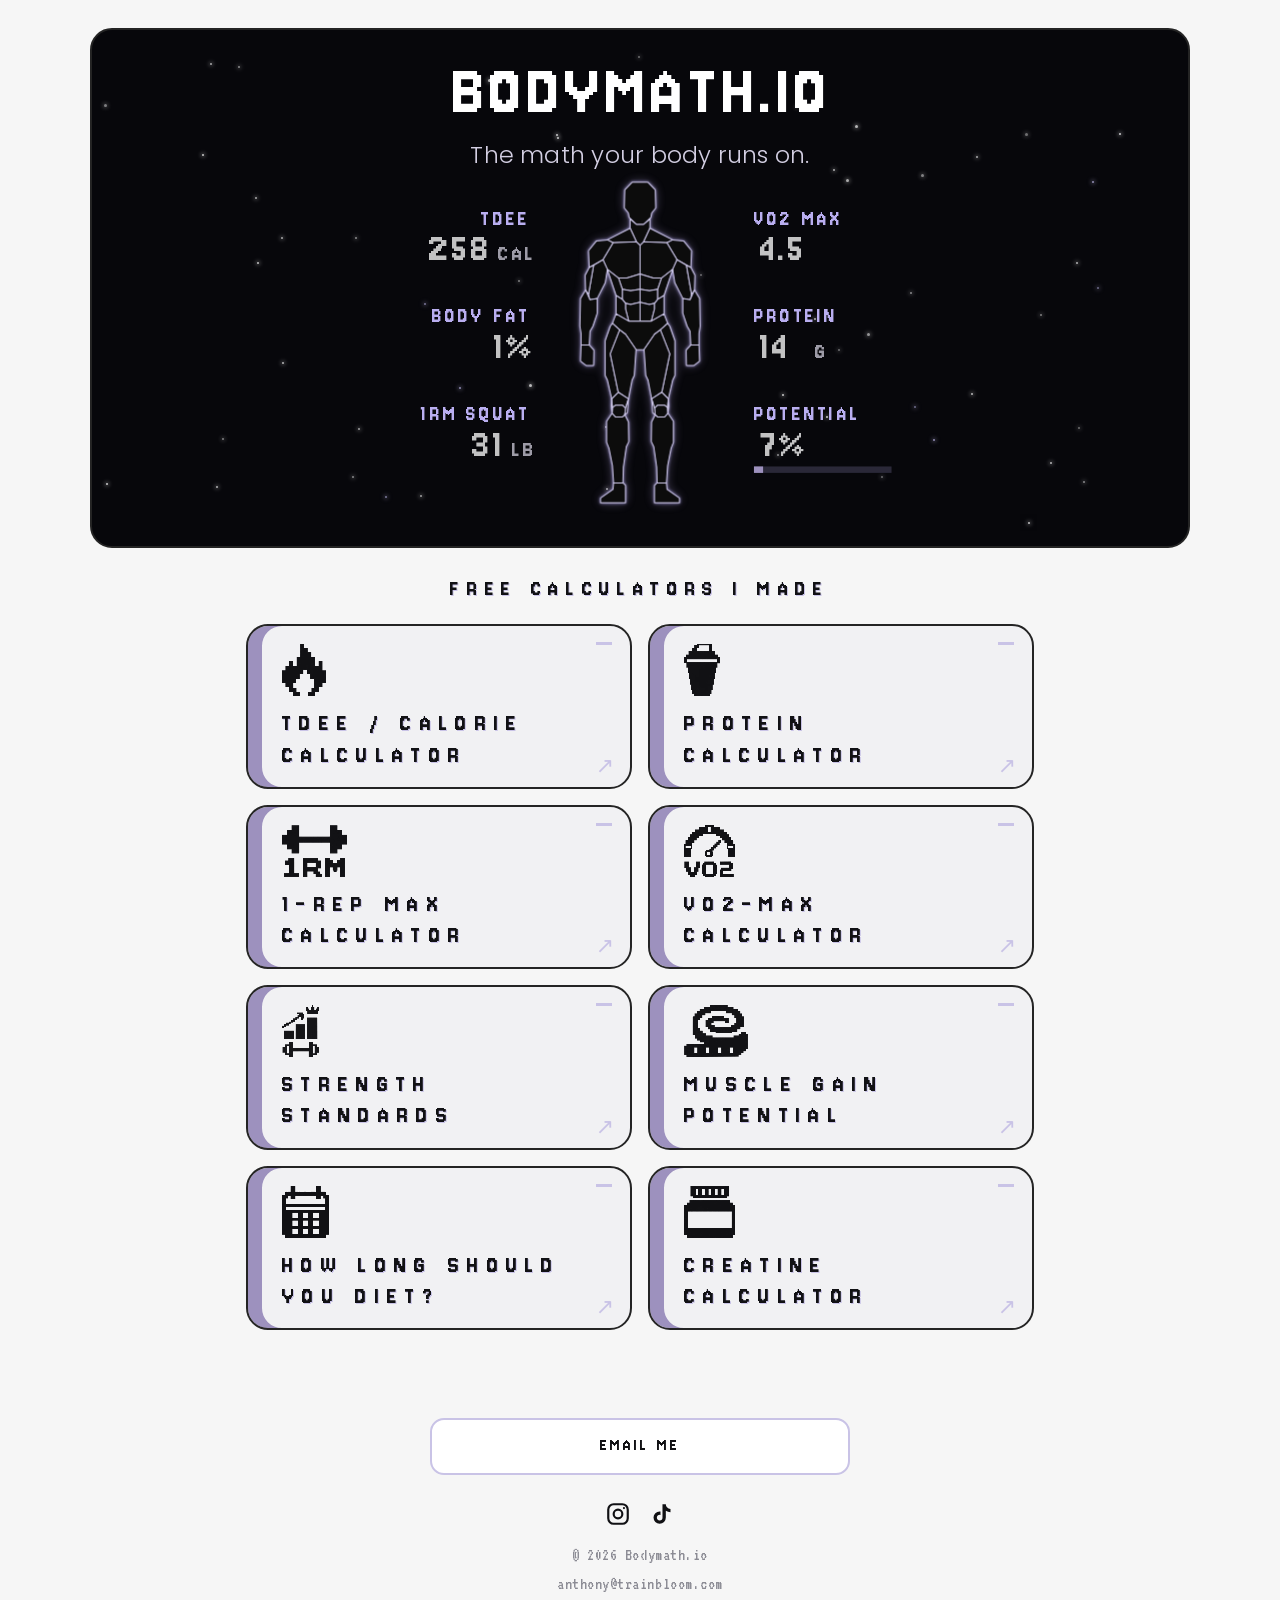
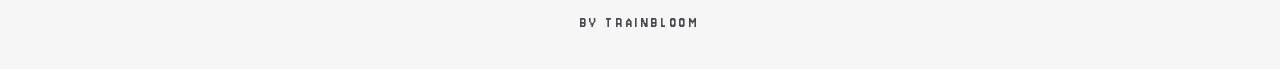
==== commit 3975d363: "Staggered entrance: hero, then title, then cards; hero count starts after it settles Co-Authored-By:" ====
--- a/index.html
+++ b/index.html
@@ -16,7 +16,7 @@
   <link rel="preload" href="/assets/fonts/poppins-400.woff2" as="font" type="font/woff2" crossorigin>
   <link rel="stylesheet" href="/assets/css/fonts.css">
   <script>/* Hold the page until fonts and icons are ready, then fade it in once (max 1.5s). */
-  (function(h){h.classList.add("loading");window.bloomShow=function(){if(!h.classList.contains("loading"))return;h.classList.remove("loading");document.dispatchEvent(new Event("bloom:shown"))};setTimeout(window.bloomShow,1500)})(document.documentElement);</script>
+  (function(h){h.classList.add("loading");window.bloomShow=function(){if(!h.classList.contains("loading"))return;h.classList.remove("loading");document.dispatchEvent(new Event("bloom:shown"))};setTimeout(function(){window.bloomShow()},1500)})(document.documentElement);</script>
   <link rel="stylesheet" href="/assets/css/site.css">
 </head>
 <body>
--- a/assets/css/site.css
+++ b/assets/css/site.css
@@ -36,11 +36,7 @@
 * { box-sizing: border-box; }
 html { -webkit-text-size-adjust: 100%; background: var(--bg); }
 /* First load: the page waits (hidden) until fonts and icons are in, then fades up once. */
-html.loading body { opacity: 0; }
-html.loading main { transform: translateY(10px); }
-body { transition: opacity .5s ease; }
-main { transition: transform .6s cubic-bezier(.22,1,.36,1); }
-@media (prefers-reduced-motion: reduce) { html.loading main { transform: none; } }
+html.loading main, html.loading .site-header, html.loading .site-footer { opacity: 0; }
 body {
   margin: 0;
   background: var(--bg);
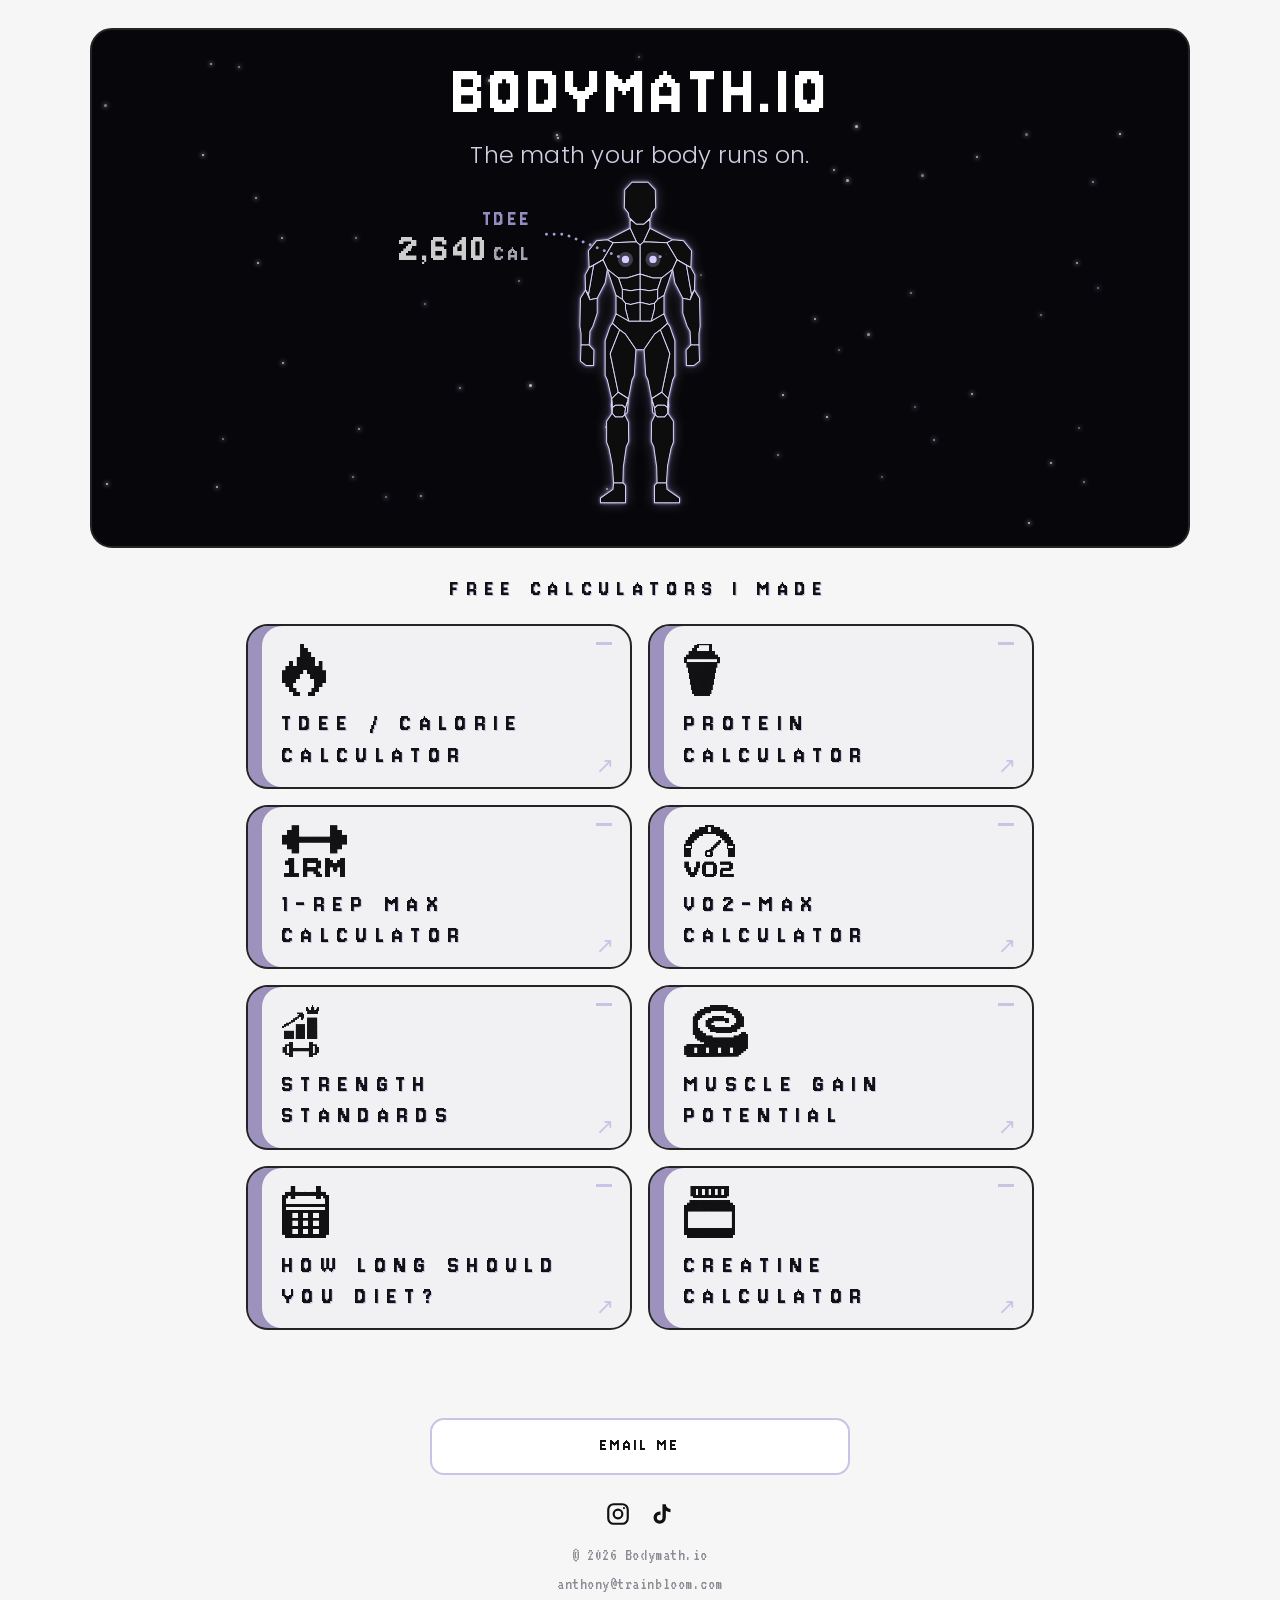
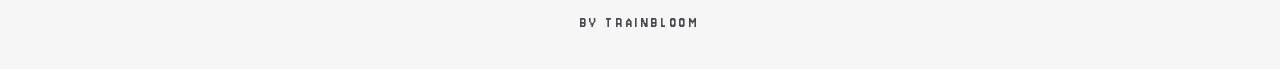
==== commit a7c3b13d: "Home hero: male figure only; dotted callouts draw out one at a time to each stat, then hold Co-Autho" ====
--- a/index.html
+++ b/index.html
@@ -25,22 +25,13 @@
       <svg class="hero-stage" viewBox="0 0 640 480" aria-hidden="true">
         <defs>
           <g id="hero-body"><polygon vector-effect="non-scaling-stroke" points="0,64 27.5,64 52.5,90 54,152.5 40,170 37.5,185 12.5,209 0,209 -12.5,209 -37.5,185 -40,170 -54,152.5 -52.5,90 -27.5,64"/><polygon vector-effect="non-scaling-stroke" points="0,209 12.5,209 34,191 34,222.5 12.5,269 0,281 -12.5,269 -34,222.5 -34,191 -12.5,209"/><polygon vector-effect="non-scaling-stroke" points="34,222.5 112.5,262.5 92.5,272.5 12.5,269"/><polygon vector-effect="non-scaling-stroke" points="-34,222.5 -112.5,262.5 -92.5,272.5 -12.5,269"/><polygon vector-effect="non-scaling-stroke" points="92.5,272.5 112.5,262.5 150,266 177.5,300 175,357.5 127.5,331"/><polygon vector-effect="non-scaling-stroke" points="-92.5,272.5 -112.5,262.5 -150,266 -177.5,300 -175,357.5 -127.5,331"/><polygon vector-effect="non-scaling-stroke" points="0,281 12.5,269 92.5,272.5 127.5,331 112.5,364 74,394 45,394 0,380"/><polygon vector-effect="non-scaling-stroke" points="0,281 -12.5,269 -92.5,272.5 -127.5,331 -112.5,364 -74,394 -45,394 0,380"/><polygon vector-effect="non-scaling-stroke" points="127.5,331 160,350 177.5,450 172.5,469 147.5,464 120,410 112.5,364"/><polygon vector-effect="non-scaling-stroke" points="-127.5,331 -160,350 -177.5,450 -172.5,469 -147.5,464 -120,410 -112.5,364"/><polygon vector-effect="non-scaling-stroke" points="160,350 175,357.5 189,384 187.5,435 177.5,450"/><polygon vector-effect="non-scaling-stroke" points="-160,350 -175,357.5 -189,384 -187.5,435 -177.5,450"/><polygon vector-effect="non-scaling-stroke" points="147.5,464 172.5,469 187.5,435 205,464 207,560 203,585 203,625 175,625 172.5,577 162.5,560 147.5,515"/><polygon vector-effect="non-scaling-stroke" points="-147.5,464 -172.5,469 -187.5,435 -205,464 -207,560 -203,585 -203,625 -175,625 -172.5,577 -162.5,560 -147.5,515"/><polygon vector-effect="non-scaling-stroke" points="175,625 203,625 205,680 186,695 160,695 159,642.5"/><polygon vector-effect="non-scaling-stroke" points="-175,625 -203,625 -205,680 -186,695 -160,695 -159,642.5"/><polygon vector-effect="non-scaling-stroke" points="0,380 45,394 74,394 61,432.5 32.5,437.5 0,432.5"/><polygon vector-effect="non-scaling-stroke" points="0,380 -45,394 -74,394 -61,432.5 -32.5,437.5 0,432.5"/><polygon vector-effect="non-scaling-stroke" points="0,432.5 32.5,437.5 61,432.5 61,467.5 50,481 32.5,485 0,477.5"/><polygon vector-effect="non-scaling-stroke" points="0,432.5 -32.5,437.5 -61,432.5 -61,467.5 -50,481 -32.5,485 0,477.5"/><polygon vector-effect="non-scaling-stroke" points="0,477.5 32.5,485 50,481 50,500 39,542.5 0,542.5"/><polygon vector-effect="non-scaling-stroke" points="0,477.5 -32.5,485 -50,481 -50,500 -39,542.5 0,542.5"/><polygon vector-effect="non-scaling-stroke" points="74,394 112.5,364 82.5,454 61,467.5 61,432.5"/><polygon vector-effect="non-scaling-stroke" points="-74,394 -112.5,364 -82.5,454 -61,467.5 -61,432.5"/><polygon vector-effect="non-scaling-stroke" points="61,467.5 82.5,454 82.5,517.5 39,542.5 50,500 50,481"/><polygon vector-effect="non-scaling-stroke" points="-61,467.5 -82.5,454 -82.5,517.5 -39,542.5 -50,500 -50,481"/><polygon vector-effect="non-scaling-stroke" points="0,542.5 39,542.5 82.5,517.5 95,550 70,572.5 50,587.5 14,640 0,641 -14,640 -50,587.5 -70,572.5 -95,550 -82.5,517.5 -39,542.5"/><polygon vector-effect="non-scaling-stroke" points="70,572.5 95,550 102.5,560 120,610 120,730 112.5,745 97.5,810 75,787.5 102.5,655"/><polygon vector-effect="non-scaling-stroke" points="-70,572.5 -95,550 -102.5,560 -120,610 -120,730 -112.5,745 -97.5,810 -75,787.5 -102.5,655"/><polygon vector-effect="non-scaling-stroke" points="14,640 50,587.5 70,572.5 102.5,655 75,787.5 40,810 27.5,745 20,730"/><polygon vector-effect="non-scaling-stroke" points="-14,640 -50,587.5 -70,572.5 -102.5,655 -75,787.5 -40,810 -27.5,745 -20,730"/><polygon vector-effect="non-scaling-stroke" points="40,810 75,787.5 97.5,810 95,840 85,832.5 60,832.5 50,842.5"/><polygon vector-effect="non-scaling-stroke" points="-40,810 -75,787.5 -97.5,810 -95,840 -85,832.5 -60,832.5 -50,842.5"/><polygon vector-effect="non-scaling-stroke" points="50,842.5 60,832.5 85,832.5 95,840 96,860 85,872.5 60,872.5 52.5,865"/><polygon vector-effect="non-scaling-stroke" points="-50,842.5 -60,832.5 -85,832.5 -95,840 -96,860 -85,872.5 -60,872.5 -52.5,865"/><polygon vector-effect="non-scaling-stroke" points="40,810 50,842.5 52.5,865 44,858"/><polygon vector-effect="non-scaling-stroke" points="-40,810 -50,842.5 -52.5,865 -44,858"/><polygon vector-effect="non-scaling-stroke" points="97.5,810 95,840 96,860 99,835"/><polygon vector-effect="non-scaling-stroke" points="-97.5,810 -95,840 -96,860 -99,835"/><polygon vector-effect="non-scaling-stroke" points="52.5,865 60,872.5 85,872.5 96,860 115,887.5 115,960 107,980 95,1040 91,1100 59,1100 57.5,1045 47.5,975 39,957.5 40,890"/><polygon vector-effect="non-scaling-stroke" points="-52.5,865 -60,872.5 -85,872.5 -96,860 -115,887.5 -115,960 -107,980 -95,1040 -91,1100 -59,1100 -57.5,1045 -47.5,975 -39,957.5 -40,890"/><polygon vector-effect="non-scaling-stroke" points="59,1100 91,1100 93,1122 136,1152 136,1168 50,1168 50,1108"/><polygon vector-effect="non-scaling-stroke" points="-59,1100 -91,1100 -93,1122 -136,1152 -136,1168 -50,1168 -50,1108"/></g>
-          <g id="hero-body-f"><polygon vector-effect="non-scaling-stroke" points="0,114 27.5,114 52.5,139 54,199 37.5,216 35,232.5 11,252.5 0,252.5 -11,252.5 -35,232.5 -37.5,216 -54,199 -52.5,139 -27.5,114"/><polygon vector-effect="non-scaling-stroke" points="0,252.5 11,252.5 26.5,238 26.5,275 9,312.5 0,320 -9,312.5 -26.5,275 -26.5,238 -11,252.5"/><polygon vector-effect="non-scaling-stroke" points="26.5,275 80,304 65,312.5 9,312.5"/><polygon vector-effect="non-scaling-stroke" points="-26.5,275 -80,304 -65,312.5 -9,312.5"/><polygon vector-effect="non-scaling-stroke" points="65,312.5 80,304 112.5,307.5 136,335 135,382.5 97.5,360"/><polygon vector-effect="non-scaling-stroke" points="-65,312.5 -80,304 -112.5,307.5 -136,335 -135,382.5 -97.5,360"/><polygon vector-effect="non-scaling-stroke" points="0,320 9,312.5 65,312.5 97.5,360 82.5,392.5 52.5,412.5 20,409 0,402.5"/><polygon vector-effect="non-scaling-stroke" points="0,320 -9,312.5 -65,312.5 -97.5,360 -82.5,392.5 -52.5,412.5 -20,409 0,402.5"/><polygon vector-effect="non-scaling-stroke" points="97.5,360 122.5,375 142.5,472.5 137.5,482.5 120,482.5 95,440 82.5,392.5"/><polygon vector-effect="non-scaling-stroke" points="-97.5,360 -122.5,375 -142.5,472.5 -137.5,482.5 -120,482.5 -95,440 -82.5,392.5"/><polygon vector-effect="non-scaling-stroke" points="122.5,375 135,382.5 147.5,405 149,462.5 142.5,472.5"/><polygon vector-effect="non-scaling-stroke" points="-122.5,375 -135,382.5 -147.5,405 -149,462.5 -142.5,472.5"/><polygon vector-effect="non-scaling-stroke" points="120,482.5 137.5,482.5 142.5,472.5 149,462.5 165,490 167.5,590 170,632.5 150,632.5 140,587.5 130,560 120,527.5"/><polygon vector-effect="non-scaling-stroke" points="-120,482.5 -137.5,482.5 -142.5,472.5 -149,462.5 -165,490 -167.5,590 -170,632.5 -150,632.5 -140,587.5 -130,560 -120,527.5"/><polygon vector-effect="non-scaling-stroke" points="150,634 170,634 172.5,680 157.5,694 140,694 139,649"/><polygon vector-effect="non-scaling-stroke" points="-150,634 -170,634 -172.5,680 -157.5,694 -140,694 -139,649"/><polygon vector-effect="non-scaling-stroke" points="0,402.5 20,409 52.5,412.5 47.5,447.5 25,452.5 0,446"/><polygon vector-effect="non-scaling-stroke" points="0,402.5 -20,409 -52.5,412.5 -47.5,447.5 -25,452.5 0,446"/><polygon vector-effect="non-scaling-stroke" points="0,446 25,452.5 47.5,447.5 47.5,477.5 40,494 20,496 0,491"/><polygon vector-effect="non-scaling-stroke" points="0,446 -25,452.5 -47.5,447.5 -47.5,477.5 -40,494 -20,496 0,491"/><polygon vector-effect="non-scaling-stroke" points="0,491 20,496 40,494 41,515 35,555 0,555"/><polygon vector-effect="non-scaling-stroke" points="0,491 -20,496 -40,494 -41,515 -35,555 0,555"/><polygon vector-effect="non-scaling-stroke" points="52.5,412.5 82.5,392.5 55,477.5 47.5,477.5 47.5,447.5"/><polygon vector-effect="non-scaling-stroke" points="-52.5,412.5 -82.5,392.5 -55,477.5 -47.5,477.5 -47.5,447.5"/><polygon vector-effect="non-scaling-stroke" points="47.5,477.5 55,477.5 77.5,532.5 35,555 41,515 40,494"/><polygon vector-effect="non-scaling-stroke" points="-47.5,477.5 -55,477.5 -77.5,532.5 -35,555 -41,515 -40,494"/><polygon vector-effect="non-scaling-stroke" points="0,555 35,555 77.5,532.5 90,557.5 67.5,580 45,592.5 10,637.5 0,640 -10,637.5 -45,592.5 -67.5,580 -90,557.5 -77.5,532.5 -35,555"/><polygon vector-effect="non-scaling-stroke" points="67.5,580 90,557.5 100,585 115,620 116,702.5 107.5,740 90,812.5 67.5,787.5 97.5,655"/><polygon vector-effect="non-scaling-stroke" points="-67.5,580 -90,557.5 -100,585 -115,620 -116,702.5 -107.5,740 -90,812.5 -67.5,787.5 -97.5,655"/><polygon vector-effect="non-scaling-stroke" points="10,637.5 45,592.5 67.5,580 97.5,655 67.5,787.5 36,812.5 20,720 12.5,702.5"/><polygon vector-effect="non-scaling-stroke" points="-10,637.5 -45,592.5 -67.5,580 -97.5,655 -67.5,787.5 -36,812.5 -20,720 -12.5,702.5"/><polygon vector-effect="non-scaling-stroke" points="36,812.5 67.5,787.5 90,812.5 89,837.5 80,835 55,835 44,842.5"/><polygon vector-effect="non-scaling-stroke" points="-36,812.5 -67.5,787.5 -90,812.5 -89,837.5 -80,835 -55,835 -44,842.5"/><polygon vector-effect="non-scaling-stroke" points="44,842.5 55,835 80,835 89,840 90,865 80,874 55,874 47.5,867.5"/><polygon vector-effect="non-scaling-stroke" points="-44,842.5 -55,835 -80,835 -89,840 -90,865 -80,874 -55,874 -47.5,867.5"/><polygon vector-effect="non-scaling-stroke" points="36,812.5 44,842.5 47.5,867.5 39,850"/><polygon vector-effect="non-scaling-stroke" points="-36,812.5 -44,842.5 -47.5,867.5 -39,850"/><polygon vector-effect="non-scaling-stroke" points="90,812.5 89,837.5 90,865 92,838"/><polygon vector-effect="non-scaling-stroke" points="-90,812.5 -89,837.5 -90,865 -92,838"/><polygon vector-effect="non-scaling-stroke" points="47.5,867.5 55,874 80,874 90,865 106,892.5 106,962.5 97.5,982.5 87.5,1060 85,1101 56,1101 52.5,1060 42.5,980 35,960 35,897.5"/><polygon vector-effect="non-scaling-stroke" points="-47.5,867.5 -55,874 -80,874 -90,865 -106,892.5 -106,962.5 -97.5,982.5 -87.5,1060 -85,1101 -56,1101 -52.5,1060 -42.5,980 -35,960 -35,897.5"/><polygon vector-effect="non-scaling-stroke" points="56,1101 85,1101 86,1122.5 131,1155 131,1166 49,1166 49,1112.5"/><polygon vector-effect="non-scaling-stroke" points="-56,1101 -85,1101 -86,1122.5 -131,1155 -131,1166 -49,1166 -49,1112.5"/></g>
-          <linearGradient id="hero-stage-g" gradientUnits="userSpaceOnUse" x1="226" x2="414" y1="0" y2="0"><stop offset="0" stop-color="#fff" stop-opacity="0"/><stop offset=".2" stop-color="#fff"/><stop offset=".8" stop-color="#fff"/><stop offset="1" stop-color="#fff" stop-opacity="0"/></linearGradient>
-          <mask id="hero-stage" maskUnits="userSpaceOnUse" x="0" y="0" width="640" height="480"><rect x="0" y="0" width="640" height="480" fill="url(#hero-stage-g)"/></mask>
           <filter id="hero-glow" x="-30%" y="-15%" width="160%" height="130%"><feGaussianBlur in="SourceAlpha" stdDeviation="1.4" result="b1"/><feGaussianBlur in="SourceAlpha" stdDeviation="5" result="b2"/><feFlood flood-color="#bdb0ff" flood-opacity=".8"/><feComposite operator="in" in2="b1" result="g1"/><feFlood flood-color="#9d91be" flood-opacity=".4"/><feComposite operator="in" in2="b2" result="g2"/><feMerge><feMergeNode in="g2"/><feMergeNode in="g1"/><feMergeNode in="SourceGraphic"/></feMerge></filter>
         </defs>
-        <g mask="url(#hero-stage)">
-        <g class="hm-fig hm-fig-m" filter="url(#hero-glow)"><use href="#hero-body" transform="translate(320 140) scale(.27) translate(0 -58)"/></g>
-        <g class="hm-fig hm-fig-f" filter="url(#hero-glow)" opacity="0"><use href="#hero-body-f" transform="translate(320 140) scale(.27) translate(0 -58)"/></g></g>
-        <text class="hs-l" x="218" y="181" text-anchor="end">TDEE</text>
-        <text class="hs-l" x="218" y="272" text-anchor="end">BODY FAT</text>
-        <text class="hs-l" x="218" y="363" text-anchor="end">1RM SQUAT</text>
-        <text class="hs-l" x="426" y="181" text-anchor="start">VO2 MAX</text>
-        <text class="hs-l" x="426" y="272" text-anchor="start">PROTEIN</text>
-        <text class="hs-l" x="426" y="363" text-anchor="start">POTENTIAL</text>
-        <rect class="hp-track" x="426" y="406" width="128" height="6"/><rect class="hp-fill" x="426" y="406" width="87.0" height="6"/>
-      <g class="hm-vals"><text class="hs-v hs-n" data-i="0" x="218" y="214" text-anchor="end">2,640</text><text class="hs-u" data-for="0" x="218" y="214" text-anchor="end">CAL</text><text class="hs-v hs-n" data-i="1" x="218" y="305" text-anchor="end">12%</text><text class="hs-v hs-n" data-i="2" x="218" y="396" text-anchor="end">315</text><text class="hs-u" data-for="2" x="218" y="396" text-anchor="end">LB</text><text class="hs-v hs-n" data-i="3" x="426" y="214" text-anchor="start">46.2</text><text class="hs-v hs-n" data-i="4" x="426" y="305" text-anchor="start">140</text><text class="hs-u" data-for="4" x="496" y="305" text-anchor="start">G</text><text class="hs-v hs-n" data-i="5" x="426" y="396" text-anchor="start">68%</text></g>
+        <defs><mask id="hl-m0" maskUnits="userSpaceOnUse" x="0" y="0" width="640" height="480"><path class="hlm" d="M306.5,213.4 L250,190 L228,190"/></mask><mask id="hl-m1" maskUnits="userSpaceOnUse" x="0" y="0" width="640" height="480"><path class="hlm" d="M301.1,275.5 L250,281 L228,281"/></mask><mask id="hl-m2" maskUnits="userSpaceOnUse" x="0" y="0" width="640" height="480"><path class="hlm" d="M297.1,367.3 L250,372 L228,372"/></mask><mask id="hl-m3" maskUnits="userSpaceOnUse" x="0" y="0" width="640" height="480"><path class="hlm" d="M332.1,213.4 L392,190 L416,190"/></mask><mask id="hl-m4" maskUnits="userSpaceOnUse" x="0" y="0" width="640" height="480"><path class="hlm" d="M363.2,232.3 L392,281 L416,281"/></mask><mask id="hl-m5" maskUnits="userSpaceOnUse" x="0" y="0" width="640" height="480"><path class="hlm" d="M342.9,367.3 L392,372 L416,372"/></mask></defs>
+        <g class="hm-fig" filter="url(#hero-glow)"><use href="#hero-body" transform="translate(320 140) scale(.27) translate(0 -58)"/></g>
+        <g class="hl-lines"><path class="hl" d="M306.5,213.4 L250,190 L228,190" mask="url(#hl-m0)"/><path class="hl" d="M301.1,275.5 L250,281 L228,281" mask="url(#hl-m1)"/><path class="hl" d="M297.1,367.3 L250,372 L228,372" mask="url(#hl-m2)"/><path class="hl" d="M332.1,213.4 L392,190 L416,190" mask="url(#hl-m3)"/><path class="hl" d="M363.2,232.3 L392,281 L416,281" mask="url(#hl-m4)"/><path class="hl" d="M342.9,367.3 L392,372 L416,372" mask="url(#hl-m5)"/></g>
+        <g class="hd-dots"><g class="hd"><circle class="hd-glow" cx="306.5" cy="213.4" r="7"/><circle cx="306.5" cy="213.4" r="3.4"/></g><g class="hd"><circle class="hd-glow" cx="301.1" cy="275.5" r="7"/><circle cx="301.1" cy="275.5" r="3.4"/></g><g class="hd"><circle class="hd-glow" cx="297.1" cy="367.3" r="7"/><circle cx="297.1" cy="367.3" r="3.4"/></g><g class="hd"><circle class="hd-glow" cx="332.1" cy="213.4" r="7"/><circle cx="332.1" cy="213.4" r="3.4"/></g><g class="hd"><circle class="hd-glow" cx="363.2" cy="232.3" r="7"/><circle cx="363.2" cy="232.3" r="3.4"/></g><g class="hd"><circle class="hd-glow" cx="342.9" cy="367.3" r="7"/><circle cx="342.9" cy="367.3" r="3.4"/></g></g>
+        <g class="hs"><text class="hs-l" x="218" y="181" text-anchor="end">TDEE</text><text class="hs-v" x="218" y="214" text-anchor="end">2,640<tspan class="hs-u" dx="5">CAL</tspan></text></g><g class="hs"><text class="hs-l" x="218" y="272" text-anchor="end">BODY FAT</text><text class="hs-v" x="218" y="305" text-anchor="end">12%</text></g><g class="hs"><text class="hs-l" x="218" y="363" text-anchor="end">1RM SQUAT</text><text class="hs-v" x="218" y="396" text-anchor="end">315<tspan class="hs-u" dx="5">LB</tspan></text></g><g class="hs"><text class="hs-l" x="426" y="181" text-anchor="start">VO2 MAX</text><text class="hs-v" x="426" y="214" text-anchor="start">46.2</text></g><g class="hs"><text class="hs-l" x="426" y="272" text-anchor="start">PROTEIN</text><text class="hs-v" x="426" y="305" text-anchor="start">140<tspan class="hs-u" dx="5">G</tspan></text></g><g class="hs"><text class="hs-l" x="426" y="363" text-anchor="start">POTENTIAL</text><text class="hs-v" x="426" y="396" text-anchor="start">68%</text><rect class="hp-track" x="426" y="406" width="128" height="6"/><rect class="hp-fill" x="426" y="406" width="87" height="6"/></g>
       </svg>
       <div class="hero-copy">
         <h1>Bodymath.io</h1>
--- a/assets/css/site.css
+++ b/assets/css/site.css
@@ -155,7 +155,10 @@
 .hero-stage .hs-l { fill: #b9aef0; font-size: 21px; }
 .hero-stage .hs-v { fill: #fff; font-size: 38px; }
 .hero-stage .hs-u { font-size: 22px; fill: #cfccdb; }
-.hero-stage .hm-vals { will-change: transform, opacity; }   /* numbers move as one smooth layer */
+.hero-stage .hl { fill: none; stroke: #b9aef0; stroke-width: 2.6; stroke-linecap: round; stroke-dasharray: 0.1 7; opacity: .9; }
+.hero-stage .hlm { fill: none; stroke: #fff; stroke-width: 10; }
+.hero-stage .hd circle { fill: #d6ccff; }
+.hero-stage .hd .hd-glow { fill: #9d91be; opacity: .35; }
 .hero-stage .hm-fig { fill: var(--night); stroke: #d9d3f5; stroke-width: 1px; stroke-linejoin: round; }
 .hp-track { fill: #2a2838; }
 .hp-fill { fill: #9d91be; }
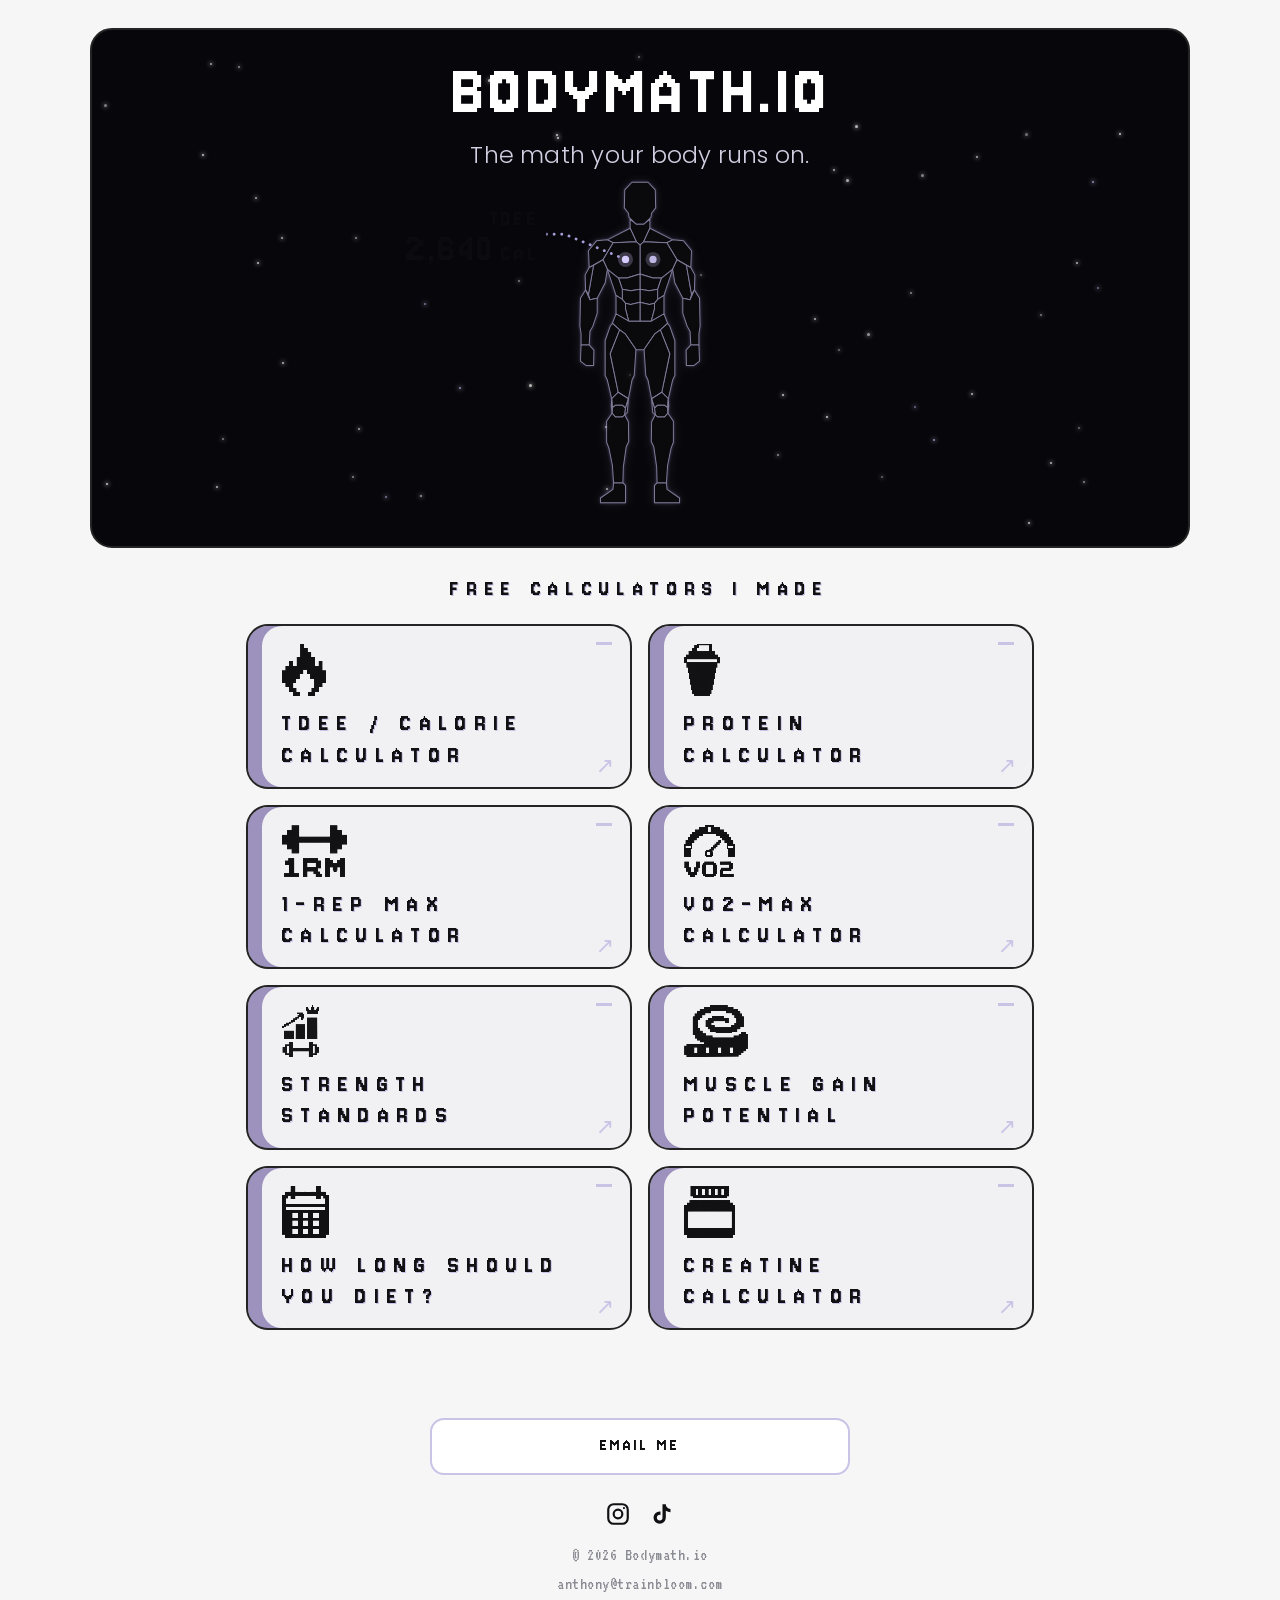
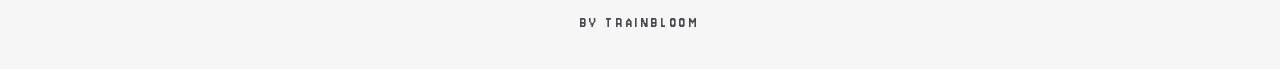
==== commit ff8913a2: "Home hero: drop potential (3 stats left, 2 right), softer figure Co-Authored-By: Claude Opus 5.5 <no" ====
--- a/index.html
+++ b/index.html
@@ -25,13 +25,13 @@
       <svg class="hero-stage" viewBox="0 0 640 480" aria-hidden="true">
         <defs>
           <g id="hero-body"><polygon vector-effect="non-scaling-stroke" points="0,64 27.5,64 52.5,90 54,152.5 40,170 37.5,185 12.5,209 0,209 -12.5,209 -37.5,185 -40,170 -54,152.5 -52.5,90 -27.5,64"/><polygon vector-effect="non-scaling-stroke" points="0,209 12.5,209 34,191 34,222.5 12.5,269 0,281 -12.5,269 -34,222.5 -34,191 -12.5,209"/><polygon vector-effect="non-scaling-stroke" points="34,222.5 112.5,262.5 92.5,272.5 12.5,269"/><polygon vector-effect="non-scaling-stroke" points="-34,222.5 -112.5,262.5 -92.5,272.5 -12.5,269"/><polygon vector-effect="non-scaling-stroke" points="92.5,272.5 112.5,262.5 150,266 177.5,300 175,357.5 127.5,331"/><polygon vector-effect="non-scaling-stroke" points="-92.5,272.5 -112.5,262.5 -150,266 -177.5,300 -175,357.5 -127.5,331"/><polygon vector-effect="non-scaling-stroke" points="0,281 12.5,269 92.5,272.5 127.5,331 112.5,364 74,394 45,394 0,380"/><polygon vector-effect="non-scaling-stroke" points="0,281 -12.5,269 -92.5,272.5 -127.5,331 -112.5,364 -74,394 -45,394 0,380"/><polygon vector-effect="non-scaling-stroke" points="127.5,331 160,350 177.5,450 172.5,469 147.5,464 120,410 112.5,364"/><polygon vector-effect="non-scaling-stroke" points="-127.5,331 -160,350 -177.5,450 -172.5,469 -147.5,464 -120,410 -112.5,364"/><polygon vector-effect="non-scaling-stroke" points="160,350 175,357.5 189,384 187.5,435 177.5,450"/><polygon vector-effect="non-scaling-stroke" points="-160,350 -175,357.5 -189,384 -187.5,435 -177.5,450"/><polygon vector-effect="non-scaling-stroke" points="147.5,464 172.5,469 187.5,435 205,464 207,560 203,585 203,625 175,625 172.5,577 162.5,560 147.5,515"/><polygon vector-effect="non-scaling-stroke" points="-147.5,464 -172.5,469 -187.5,435 -205,464 -207,560 -203,585 -203,625 -175,625 -172.5,577 -162.5,560 -147.5,515"/><polygon vector-effect="non-scaling-stroke" points="175,625 203,625 205,680 186,695 160,695 159,642.5"/><polygon vector-effect="non-scaling-stroke" points="-175,625 -203,625 -205,680 -186,695 -160,695 -159,642.5"/><polygon vector-effect="non-scaling-stroke" points="0,380 45,394 74,394 61,432.5 32.5,437.5 0,432.5"/><polygon vector-effect="non-scaling-stroke" points="0,380 -45,394 -74,394 -61,432.5 -32.5,437.5 0,432.5"/><polygon vector-effect="non-scaling-stroke" points="0,432.5 32.5,437.5 61,432.5 61,467.5 50,481 32.5,485 0,477.5"/><polygon vector-effect="non-scaling-stroke" points="0,432.5 -32.5,437.5 -61,432.5 -61,467.5 -50,481 -32.5,485 0,477.5"/><polygon vector-effect="non-scaling-stroke" points="0,477.5 32.5,485 50,481 50,500 39,542.5 0,542.5"/><polygon vector-effect="non-scaling-stroke" points="0,477.5 -32.5,485 -50,481 -50,500 -39,542.5 0,542.5"/><polygon vector-effect="non-scaling-stroke" points="74,394 112.5,364 82.5,454 61,467.5 61,432.5"/><polygon vector-effect="non-scaling-stroke" points="-74,394 -112.5,364 -82.5,454 -61,467.5 -61,432.5"/><polygon vector-effect="non-scaling-stroke" points="61,467.5 82.5,454 82.5,517.5 39,542.5 50,500 50,481"/><polygon vector-effect="non-scaling-stroke" points="-61,467.5 -82.5,454 -82.5,517.5 -39,542.5 -50,500 -50,481"/><polygon vector-effect="non-scaling-stroke" points="0,542.5 39,542.5 82.5,517.5 95,550 70,572.5 50,587.5 14,640 0,641 -14,640 -50,587.5 -70,572.5 -95,550 -82.5,517.5 -39,542.5"/><polygon vector-effect="non-scaling-stroke" points="70,572.5 95,550 102.5,560 120,610 120,730 112.5,745 97.5,810 75,787.5 102.5,655"/><polygon vector-effect="non-scaling-stroke" points="-70,572.5 -95,550 -102.5,560 -120,610 -120,730 -112.5,745 -97.5,810 -75,787.5 -102.5,655"/><polygon vector-effect="non-scaling-stroke" points="14,640 50,587.5 70,572.5 102.5,655 75,787.5 40,810 27.5,745 20,730"/><polygon vector-effect="non-scaling-stroke" points="-14,640 -50,587.5 -70,572.5 -102.5,655 -75,787.5 -40,810 -27.5,745 -20,730"/><polygon vector-effect="non-scaling-stroke" points="40,810 75,787.5 97.5,810 95,840 85,832.5 60,832.5 50,842.5"/><polygon vector-effect="non-scaling-stroke" points="-40,810 -75,787.5 -97.5,810 -95,840 -85,832.5 -60,832.5 -50,842.5"/><polygon vector-effect="non-scaling-stroke" points="50,842.5 60,832.5 85,832.5 95,840 96,860 85,872.5 60,872.5 52.5,865"/><polygon vector-effect="non-scaling-stroke" points="-50,842.5 -60,832.5 -85,832.5 -95,840 -96,860 -85,872.5 -60,872.5 -52.5,865"/><polygon vector-effect="non-scaling-stroke" points="40,810 50,842.5 52.5,865 44,858"/><polygon vector-effect="non-scaling-stroke" points="-40,810 -50,842.5 -52.5,865 -44,858"/><polygon vector-effect="non-scaling-stroke" points="97.5,810 95,840 96,860 99,835"/><polygon vector-effect="non-scaling-stroke" points="-97.5,810 -95,840 -96,860 -99,835"/><polygon vector-effect="non-scaling-stroke" points="52.5,865 60,872.5 85,872.5 96,860 115,887.5 115,960 107,980 95,1040 91,1100 59,1100 57.5,1045 47.5,975 39,957.5 40,890"/><polygon vector-effect="non-scaling-stroke" points="-52.5,865 -60,872.5 -85,872.5 -96,860 -115,887.5 -115,960 -107,980 -95,1040 -91,1100 -59,1100 -57.5,1045 -47.5,975 -39,957.5 -40,890"/><polygon vector-effect="non-scaling-stroke" points="59,1100 91,1100 93,1122 136,1152 136,1168 50,1168 50,1108"/><polygon vector-effect="non-scaling-stroke" points="-59,1100 -91,1100 -93,1122 -136,1152 -136,1168 -50,1168 -50,1108"/></g>
-          <filter id="hero-glow" x="-30%" y="-15%" width="160%" height="130%"><feGaussianBlur in="SourceAlpha" stdDeviation="1.4" result="b1"/><feGaussianBlur in="SourceAlpha" stdDeviation="5" result="b2"/><feFlood flood-color="#bdb0ff" flood-opacity=".8"/><feComposite operator="in" in2="b1" result="g1"/><feFlood flood-color="#9d91be" flood-opacity=".4"/><feComposite operator="in" in2="b2" result="g2"/><feMerge><feMergeNode in="g2"/><feMergeNode in="g1"/><feMergeNode in="SourceGraphic"/></feMerge></filter>
+          <filter id="hero-glow" x="-30%" y="-15%" width="160%" height="130%"><feGaussianBlur in="SourceAlpha" stdDeviation="1.4" result="b1"/><feGaussianBlur in="SourceAlpha" stdDeviation="5" result="b2"/><feFlood flood-color="#bdb0ff" flood-opacity=".45"/><feComposite operator="in" in2="b1" result="g1"/><feFlood flood-color="#9d91be" flood-opacity=".22"/><feComposite operator="in" in2="b2" result="g2"/><feMerge><feMergeNode in="g2"/><feMergeNode in="g1"/><feMergeNode in="SourceGraphic"/></feMerge></filter>
         </defs>
-        <defs><mask id="hl-m0" maskUnits="userSpaceOnUse" x="0" y="0" width="640" height="480"><path class="hlm" d="M306.5,213.4 L250,190 L228,190"/></mask><mask id="hl-m1" maskUnits="userSpaceOnUse" x="0" y="0" width="640" height="480"><path class="hlm" d="M301.1,275.5 L250,281 L228,281"/></mask><mask id="hl-m2" maskUnits="userSpaceOnUse" x="0" y="0" width="640" height="480"><path class="hlm" d="M297.1,367.3 L250,372 L228,372"/></mask><mask id="hl-m3" maskUnits="userSpaceOnUse" x="0" y="0" width="640" height="480"><path class="hlm" d="M332.1,213.4 L392,190 L416,190"/></mask><mask id="hl-m4" maskUnits="userSpaceOnUse" x="0" y="0" width="640" height="480"><path class="hlm" d="M363.2,232.3 L392,281 L416,281"/></mask><mask id="hl-m5" maskUnits="userSpaceOnUse" x="0" y="0" width="640" height="480"><path class="hlm" d="M342.9,367.3 L392,372 L416,372"/></mask></defs>
+        <defs><mask id="hl-m0" maskUnits="userSpaceOnUse" x="0" y="0" width="640" height="480"><path class="hlm" d="M306.5,213.4 L250,190 L228,190"/></mask><mask id="hl-m1" maskUnits="userSpaceOnUse" x="0" y="0" width="640" height="480"><path class="hlm" d="M301.1,275.5 L250,281 L228,281"/></mask><mask id="hl-m2" maskUnits="userSpaceOnUse" x="0" y="0" width="640" height="480"><path class="hlm" d="M297.1,367.3 L250,372 L228,372"/></mask><mask id="hl-m3" maskUnits="userSpaceOnUse" x="0" y="0" width="640" height="480"><path class="hlm" d="M332.1,213.4 L392,235 L416,235"/></mask><mask id="hl-m4" maskUnits="userSpaceOnUse" x="0" y="0" width="640" height="480"><path class="hlm" d="M367.2,275.5 L392,326 L416,326"/></mask></defs>
         <g class="hm-fig" filter="url(#hero-glow)"><use href="#hero-body" transform="translate(320 140) scale(.27) translate(0 -58)"/></g>
-        <g class="hl-lines"><path class="hl" d="M306.5,213.4 L250,190 L228,190" mask="url(#hl-m0)"/><path class="hl" d="M301.1,275.5 L250,281 L228,281" mask="url(#hl-m1)"/><path class="hl" d="M297.1,367.3 L250,372 L228,372" mask="url(#hl-m2)"/><path class="hl" d="M332.1,213.4 L392,190 L416,190" mask="url(#hl-m3)"/><path class="hl" d="M363.2,232.3 L392,281 L416,281" mask="url(#hl-m4)"/><path class="hl" d="M342.9,367.3 L392,372 L416,372" mask="url(#hl-m5)"/></g>
-        <g class="hd-dots"><g class="hd"><circle class="hd-glow" cx="306.5" cy="213.4" r="7"/><circle cx="306.5" cy="213.4" r="3.4"/></g><g class="hd"><circle class="hd-glow" cx="301.1" cy="275.5" r="7"/><circle cx="301.1" cy="275.5" r="3.4"/></g><g class="hd"><circle class="hd-glow" cx="297.1" cy="367.3" r="7"/><circle cx="297.1" cy="367.3" r="3.4"/></g><g class="hd"><circle class="hd-glow" cx="332.1" cy="213.4" r="7"/><circle cx="332.1" cy="213.4" r="3.4"/></g><g class="hd"><circle class="hd-glow" cx="363.2" cy="232.3" r="7"/><circle cx="363.2" cy="232.3" r="3.4"/></g><g class="hd"><circle class="hd-glow" cx="342.9" cy="367.3" r="7"/><circle cx="342.9" cy="367.3" r="3.4"/></g></g>
-        <g class="hs"><text class="hs-l" x="218" y="181" text-anchor="end">TDEE</text><text class="hs-v" x="218" y="214" text-anchor="end">2,640<tspan class="hs-u" dx="5">CAL</tspan></text></g><g class="hs"><text class="hs-l" x="218" y="272" text-anchor="end">BODY FAT</text><text class="hs-v" x="218" y="305" text-anchor="end">12%</text></g><g class="hs"><text class="hs-l" x="218" y="363" text-anchor="end">1RM SQUAT</text><text class="hs-v" x="218" y="396" text-anchor="end">315<tspan class="hs-u" dx="5">LB</tspan></text></g><g class="hs"><text class="hs-l" x="426" y="181" text-anchor="start">VO2 MAX</text><text class="hs-v" x="426" y="214" text-anchor="start">46.2</text></g><g class="hs"><text class="hs-l" x="426" y="272" text-anchor="start">PROTEIN</text><text class="hs-v" x="426" y="305" text-anchor="start">140<tspan class="hs-u" dx="5">G</tspan></text></g><g class="hs"><text class="hs-l" x="426" y="363" text-anchor="start">POTENTIAL</text><text class="hs-v" x="426" y="396" text-anchor="start">68%</text><rect class="hp-track" x="426" y="406" width="128" height="6"/><rect class="hp-fill" x="426" y="406" width="87" height="6"/></g>
+        <g class="hl-lines"><path class="hl" d="M306.5,213.4 L250,190 L228,190" mask="url(#hl-m0)"/><path class="hl" d="M301.1,275.5 L250,281 L228,281" mask="url(#hl-m1)"/><path class="hl" d="M297.1,367.3 L250,372 L228,372" mask="url(#hl-m2)"/><path class="hl" d="M332.1,213.4 L392,235 L416,235" mask="url(#hl-m3)"/><path class="hl" d="M367.2,275.5 L392,326 L416,326" mask="url(#hl-m4)"/></g>
+        <g class="hd-dots"><g class="hd"><circle class="hd-glow" cx="306.5" cy="213.4" r="7"/><circle cx="306.5" cy="213.4" r="3.4"/></g><g class="hd"><circle class="hd-glow" cx="301.1" cy="275.5" r="7"/><circle cx="301.1" cy="275.5" r="3.4"/></g><g class="hd"><circle class="hd-glow" cx="297.1" cy="367.3" r="7"/><circle cx="297.1" cy="367.3" r="3.4"/></g><g class="hd"><circle class="hd-glow" cx="332.1" cy="213.4" r="7"/><circle cx="332.1" cy="213.4" r="3.4"/></g><g class="hd"><circle class="hd-glow" cx="367.2" cy="275.5" r="7"/><circle cx="367.2" cy="275.5" r="3.4"/></g></g>
+        <g class="hs"><text class="hs-l" x="218" y="181" text-anchor="end">TDEE</text><text class="hs-v" x="218" y="214" text-anchor="end">2,640<tspan class="hs-u" dx="5">CAL</tspan></text></g><g class="hs"><text class="hs-l" x="218" y="272" text-anchor="end">BODY FAT</text><text class="hs-v" x="218" y="305" text-anchor="end">12%</text></g><g class="hs"><text class="hs-l" x="218" y="363" text-anchor="end">1RM SQUAT</text><text class="hs-v" x="218" y="396" text-anchor="end">315<tspan class="hs-u" dx="5">LB</tspan></text></g><g class="hs"><text class="hs-l" x="426" y="226" text-anchor="start">VO2 MAX</text><text class="hs-v" x="426" y="259" text-anchor="start">46.2</text></g><g class="hs"><text class="hs-l" x="426" y="317" text-anchor="start">PROTEIN</text><text class="hs-v" x="426" y="350" text-anchor="start">140<tspan class="hs-u" dx="5">G</tspan></text></g>
       </svg>
       <div class="hero-copy">
         <h1>Bodymath.io</h1>
--- a/assets/css/site.css
+++ b/assets/css/site.css
@@ -159,7 +159,7 @@
 .hero-stage .hlm { fill: none; stroke: #fff; stroke-width: 10; }
 .hero-stage .hd circle { fill: #d6ccff; }
 .hero-stage .hd .hd-glow { fill: #9d91be; opacity: .35; }
-.hero-stage .hm-fig { fill: var(--night); stroke: #d9d3f5; stroke-width: 1px; stroke-linejoin: round; }
+.hero-stage .hm-fig { fill: var(--night); stroke: #c9c1ee; stroke-width: 1px; stroke-linejoin: round; opacity: .62; }
 .hp-track { fill: #2a2838; }
 .hp-fill { fill: #9d91be; }
 .hero-copy {
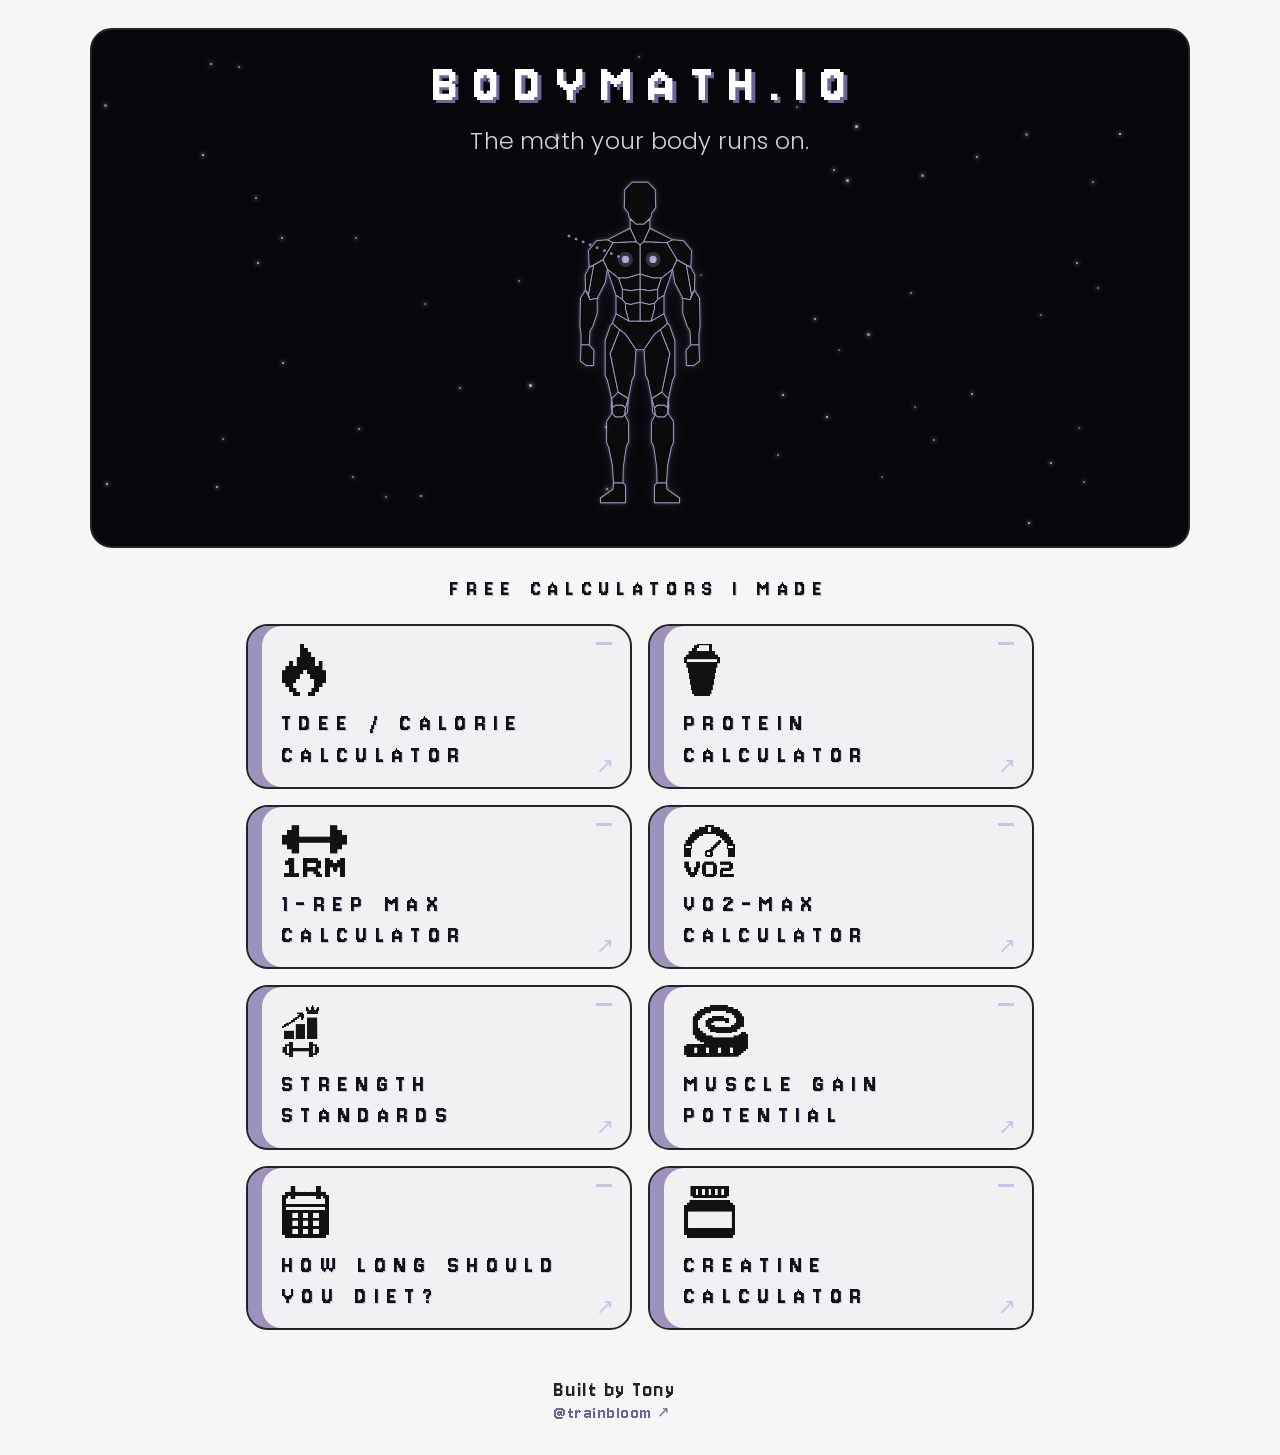
==== commit 438b5c20: "Favicon: pixel calculator keys icon Co-Authored-By: Claude Opus 5.5 <noreply@anthropic.com> Claude-S" ====
--- a/index.html
+++ b/index.html
@@ -9,8 +9,8 @@
   <meta property="og:title" content="FREE FITNESS CALCULATORS | Bodymath.io">
   <meta property="og:description" content="Free science-based fitness calculators for TDEE, protein, VO2 max, strength, muscle gain, and more. Built to make fitness less confusing.">
   <meta property="og:image" content="https://www.trainbloom.com/assets/img/banner-home.webp">
-  <link rel="icon" href="/assets/img/favicon-32.png?v=2" sizes="32x32">
-  <link rel="apple-touch-icon" href="/assets/img/favicon.png?v=2">
+  <link rel="icon" href="/assets/img/favicon-32.png?v=3" sizes="32x32">
+  <link rel="apple-touch-icon" href="/assets/img/favicon.png?v=3">
   <link rel="preload" href="/assets/fonts/jersey10-400.woff2" as="font" type="font/woff2" crossorigin>
   <link rel="preload" href="/assets/fonts/vt323-400.woff2" as="font" type="font/woff2" crossorigin>
   <link rel="preload" href="/assets/fonts/poppins-400.woff2" as="font" type="font/woff2" crossorigin>
--- a/assets/css/site.css
+++ b/assets/css/site.css
@@ -153,13 +153,14 @@
 .hero-stage { position: absolute; inset: 0; z-index: 2; width: 100%; height: 100%; }
 .hero-stage text { font-family: var(--pixel); letter-spacing: 3px; }
 .hero-stage .hs-l { fill: #b9aef0; font-size: 21px; }
-.hero-stage .hs-v { fill: #fff; font-size: 38px; }
-.hero-stage .hs-u { font-size: 22px; fill: #cfccdb; }
-.hero-stage .hl { fill: none; stroke: #b9aef0; stroke-width: 2.6; stroke-linecap: round; stroke-dasharray: 0.1 7; opacity: .9; }
+.hero-stage .hs-v { fill: #e6e1f5; font-size: 32px; }
+.hero-stage .hs-u { font-size: 19px; fill: #b8b3cc; }
+.hero-stage .hl { fill: none; stroke: #b9aef0; stroke-width: 2.6; stroke-linecap: round; stroke-dasharray: 0.1 7; opacity: .72; }
 .hero-stage .hlm { fill: none; stroke: #fff; stroke-width: 10; }
 .hero-stage .hd circle { fill: #d6ccff; }
 .hero-stage .hd .hd-glow { fill: #9d91be; opacity: .35; }
-.hero-stage .hm-fig { fill: var(--night); stroke: #c9c1ee; stroke-width: 1px; stroke-linejoin: round; opacity: .62; }
+.hero-stage .hd-dots { opacity: .8; }   /* soft, to sit with the faded figure */
+.hero-stage .hm-fig { fill: var(--night); stroke: #c9c1ee; stroke-width: 1px; stroke-linejoin: round; opacity: .78; }
 .hp-track { fill: #2a2838; }
 .hp-fill { fill: #9d91be; }
 .hero-copy {
@@ -167,13 +168,16 @@
   display: flex; flex-direction: column; align-items: center; justify-content: flex-start;
   padding-top: 2.6cqw;
 }
-.hero-art h1 { font-size: 6.9cqw; letter-spacing: .07em; margin: 0 -.07em 0 0; line-height: .9; text-shadow: none; }
+.hero-art h1 { font-size: 5.4cqw; letter-spacing: .26em; margin: 0 -.26em 0 0; line-height: .9; text-shadow: .3cqw .3cqw 0 var(--lav-dark); }   /* same wide, shadowed pixel type as the calculator titles */
 .hero-art p { font-size: 2.15cqw; margin-top: .9cqw; color: #d3cfe3; font-weight: 300; letter-spacing: .01em; }
 /* Phones: the banner takes the canvas's own 4:3 shape. */
 @media (max-width: 640px) {
-  .hero-art { aspect-ratio: 640 / 480; }
+  .hero-art { aspect-ratio: 640 / 635; }   /* taller than the desktop canvas; hero.js spreads the art out to fill it */
+  .hero-stage .hs-l { font-size: 27px; }
+  .hero-stage .hs-v { font-size: 42px; }
+  .hero-stage .hs-u { font-size: 24px; }
   .hero-copy { padding-top: 4.2cqw; }
-  .hero-art h1 { font-size: 11cqw; }
+  .hero-art h1 { font-size: 12.4cqw; letter-spacing: .14em; margin-right: -.14em; text-shadow: .7cqw .7cqw 0 var(--lav-dark); }
   .hero-art p { font-size: 3.4cqw; margin-top: 1.4cqw; }
 }
 .hero.sm { padding: 57px 16px 57px; } /* even top/bottom so the icon + title sit in the vertical middle */
@@ -203,6 +207,20 @@
   0%, 100% { transform: scale(.55); opacity: var(--o); }
   50% { transform: scale(1.7); opacity: 1; }
 }
+/* The comet: a short bright streak with a fading tail, flying "forward" along its own angle. */
+.hero .stars i.comet {
+  width: 44px; height: 2px; border-radius: 2px; opacity: 0;
+  background: linear-gradient(90deg, rgba(207, 200, 255, 0), rgba(207, 200, 255, .5) 65%, #fff);
+  transform-origin: 100% 50%;
+  animation: comet 1.1s cubic-bezier(.3, .6, .5, 1) forwards;
+}
+.hero .stars i.comet::after { inset: -1px -1px -1px auto; width: 4px; opacity: 1; box-shadow: 0 0 6px 2px rgba(255, 255, 255, .7); }
+@keyframes comet {
+  0% { opacity: 0; transform: rotate(var(--a)) translateX(0); }
+  15% { opacity: 1; }
+  70% { opacity: .9; }
+  100% { opacity: 0; transform: rotate(var(--a)) translateX(var(--len)); }
+}
 @media (prefers-reduced-motion: reduce) { .hero .stars i, .hero .stars i::after { animation: none; } }
 
 .lede { text-align: center; font-family: var(--mono); font-size: 23px; line-height: 1.2; letter-spacing: .02em; margin: 0 auto 6px; max-width: 640px; }
@@ -213,7 +231,7 @@
 .section-title { text-align: center; font-family: var(--pixel); font-weight: 400; font-size: 24px; letter-spacing: var(--track); text-transform: uppercase; text-shadow: var(--px-shadow); margin: 6px 0 16px; }
 
 /* ---------- Home cards (replicas of the hoo.be calculator cards) ---------- */
-.grid { display: grid; grid-template-columns: repeat(2, minmax(0, 1fr)); gap: 16px; margin: 0 auto 56px; }
+.grid { display: grid; grid-template-columns: repeat(2, minmax(0, 1fr)); gap: 16px; margin: 0 auto 30px; }
 .card-link {
   position: relative; display: flex; flex-direction: column; justify-content: flex-end; gap: 12px;
   min-height: 150px; padding: 18px 44px 16px 34px; text-decoration: none; color: var(--text);
@@ -606,22 +624,33 @@
 .faq .body a { color: var(--lav-dark); text-decoration-thickness: 1px; text-underline-offset: 2px; }
 
 /* ---------- Footer ---------- */
-.site-footer { text-align: center; padding: 32px 16px 32px; color: var(--muted); font-size: 13px; }
-.contact { display: grid; gap: 12px; max-width: 420px; margin: 0 auto 26px; }
-.site-footer .contact a {
-  display: flex; align-items: center; justify-content: center; gap: 10px; text-decoration: none;
-  border: 2px solid var(--lav-line); border-radius: var(--r-md); background: var(--paper); color: var(--text);
-  font-family: var(--pixel); font-size: 18px; letter-spacing: .18em; text-transform: uppercase; padding: 12px 14px;
-}
-.site-footer .contact a:hover { text-decoration: none; background: var(--lav-soft); }
-.social { display: flex; justify-content: center; gap: 18px; margin-bottom: 14px; }
-.site-footer .social a { color: var(--text); display: inline-flex; }
-.social svg { width: 26px; height: 26px; }
+.site-footer { text-align: center; padding: 18px 16px 30px; color: var(--muted); font-size: 13px; }
 .site-footer p { margin: 2px 0; }
-.site-footer a { color: var(--muted); text-decoration: none; }
 .site-footer p { font-family: var(--mono); font-size: 17px; letter-spacing: .03em; }
-.site-footer a:hover { text-decoration: underline; }
-.site-footer .by { font-family: var(--pixel); font-size: 15px; letter-spacing: .24em; text-transform: uppercase; color: var(--ink-soft); margin-top: 14px; }
+.site-footer .by-wrap { position: relative; display: inline-block; }
+/* Footer: pixel me popping up behind "By Trainbloom". The letter tops are 12px below .by-wrap's top;
+   the box is clipped at that line, so from the waist down he's hidden behind the text. */
+/* Pixel me in the footer (driven by layout.js): he pops up standing on the letter tops (12px below
+   .by-wrap's top), walks to the end of the word, hops down, and ends up standing on the baseline
+   (23px down) just after it. Drawn at exactly 2x, the same pixel size as the footer font. */
+.site-footer .by-wrap { padding-right: 50px; }   /* his final spot, so text + him stay centred together */
+/* .peek-clip's bottom edge is the top of the letters: while it clips, he's hidden behind the word. */
+.site-footer .peek-clip { position: absolute; left: 0; right: -60px; bottom: calc(100% - 11px); height: 140px; overflow: hidden; pointer-events: none; }
+.site-footer .peek-clip.free { overflow: visible; }
+.site-footer .peek-hole { position: absolute; display: none; width: 44px; height: 14px; background: url(/assets/img/peek-hole.png) 0 0 / 300% 100% no-repeat; image-rendering: pixelated; }
+.site-footer .peek { position: absolute; left: 0; bottom: -1px; width: 44px; height: 54px; opacity: 0; }
+.site-footer .peek-guy { width: 44px; height: 54px; background: url(/assets/img/peek-me.png) 0 0 / 600% 100% no-repeat; image-rendering: pixelated; }
+.site-footer .peek-guy.flip { transform: scaleX(-1); }
+.site-footer .peek-shadow {
+  position: absolute; right: 12px; bottom: calc(100% - 25px); width: 24px; height: 3px; border-radius: 50%;
+  background: rgba(30,26,40,.16); transform: scaleX(0); transition: transform .2s ease-out;
+}
+.site-footer .peek-shadow.on { transform: scaleX(1); }
+.site-footer .by { position: relative; z-index: 1; display: flex; flex-direction: column; align-items: flex-start; margin: 0; font-family: var(--pixel); line-height: 1.15; text-align: left; }
+.site-footer .by-name { font-size: 22px; letter-spacing: .08em; color: var(--ink); }
+.site-footer .by-ig { font-size: 19px; letter-spacing: .08em; color: var(--lav-dark); text-decoration: none; display: inline-flex; align-items: center; gap: 4px; }
+.site-footer .by-ig:hover { color: var(--ink); }
+.site-footer .by-arrow { font-size: 15px; }
 
 .sr-only { position: absolute; width: 1px; height: 1px; padding: 0; margin: -1px; overflow: hidden; clip: rect(0,0,0,0); border: 0; }
 
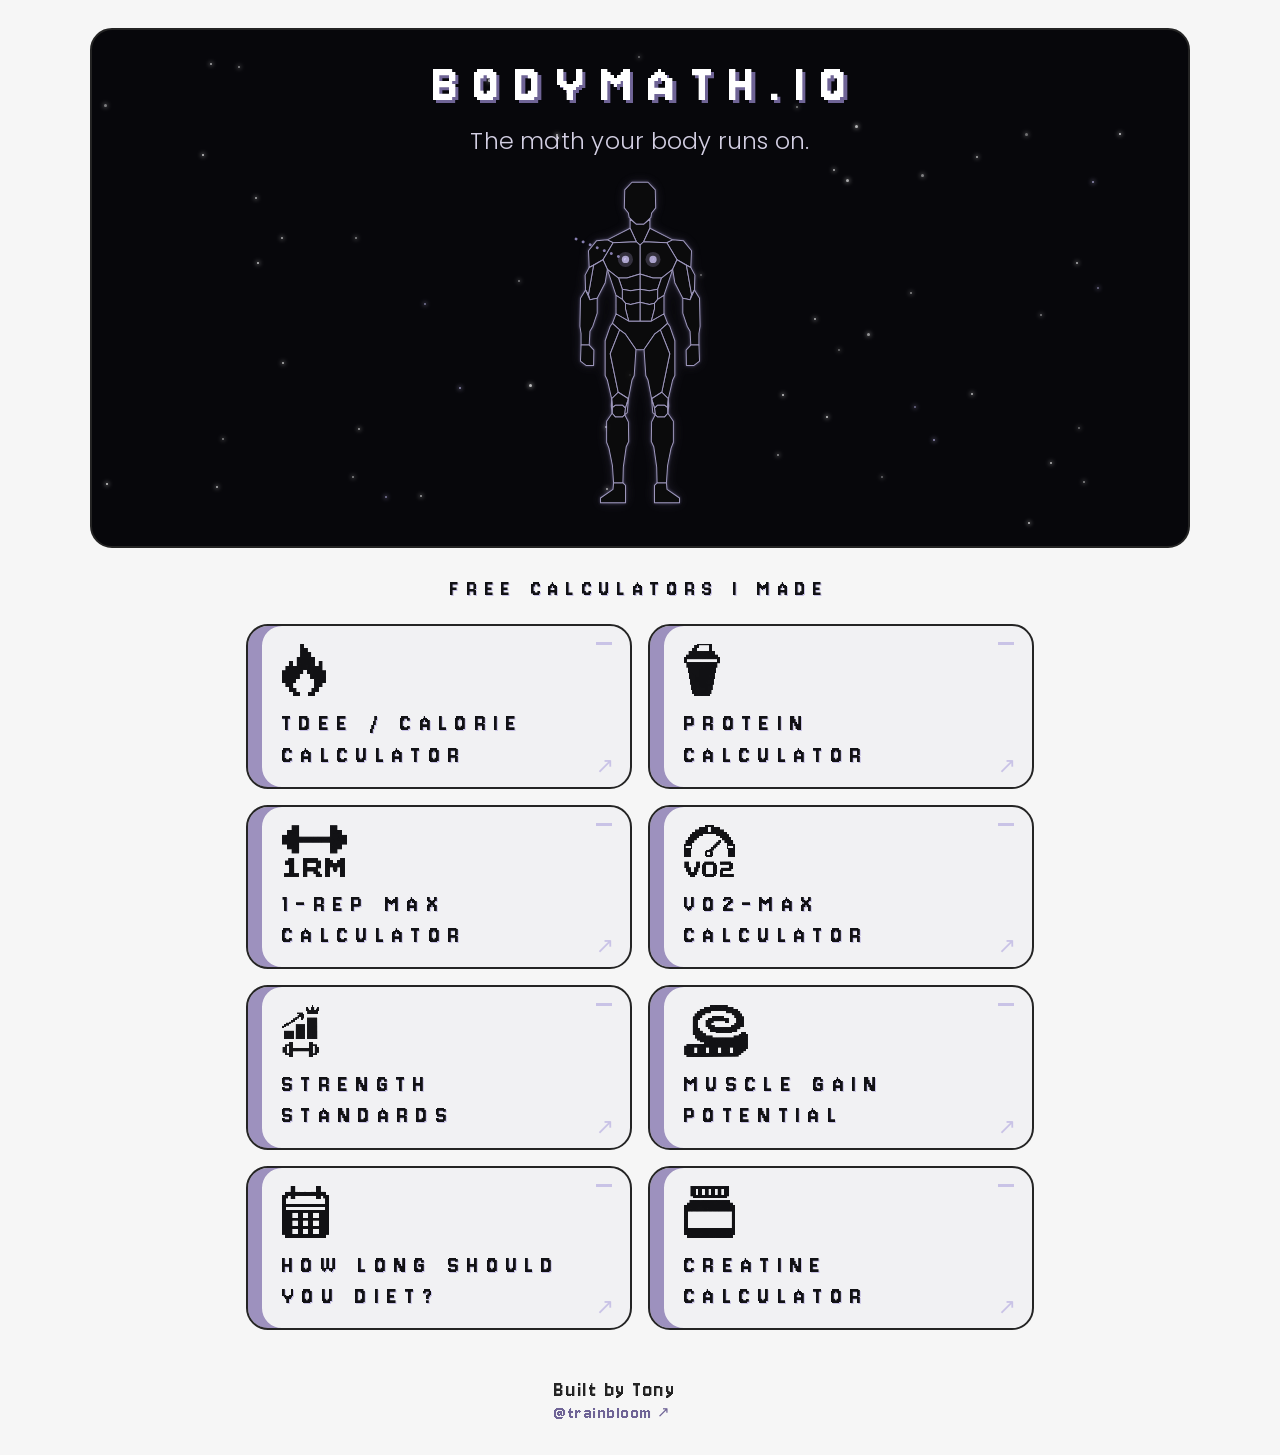
==== commit 60c9953c: "Favicon: hand-drawn 16px version Co-Authored-By: Claude Opus 5.5 <noreply@anthropic.com> Claude-Sess" ====
--- a/index.html
+++ b/index.html
@@ -10,6 +10,7 @@
   <meta property="og:description" content="Free science-based fitness calculators for TDEE, protein, VO2 max, strength, muscle gain, and more. Built to make fitness less confusing.">
   <meta property="og:image" content="https://www.trainbloom.com/assets/img/banner-home.webp">
   <link rel="icon" href="/assets/img/favicon-32.png?v=3" sizes="32x32">
+  <link rel="icon" href="/assets/img/favicon-16.png?v=3" sizes="16x16">
   <link rel="apple-touch-icon" href="/assets/img/favicon.png?v=3">
   <link rel="preload" href="/assets/fonts/jersey10-400.woff2" as="font" type="font/woff2" crossorigin>
   <link rel="preload" href="/assets/fonts/vt323-400.woff2" as="font" type="font/woff2" crossorigin>
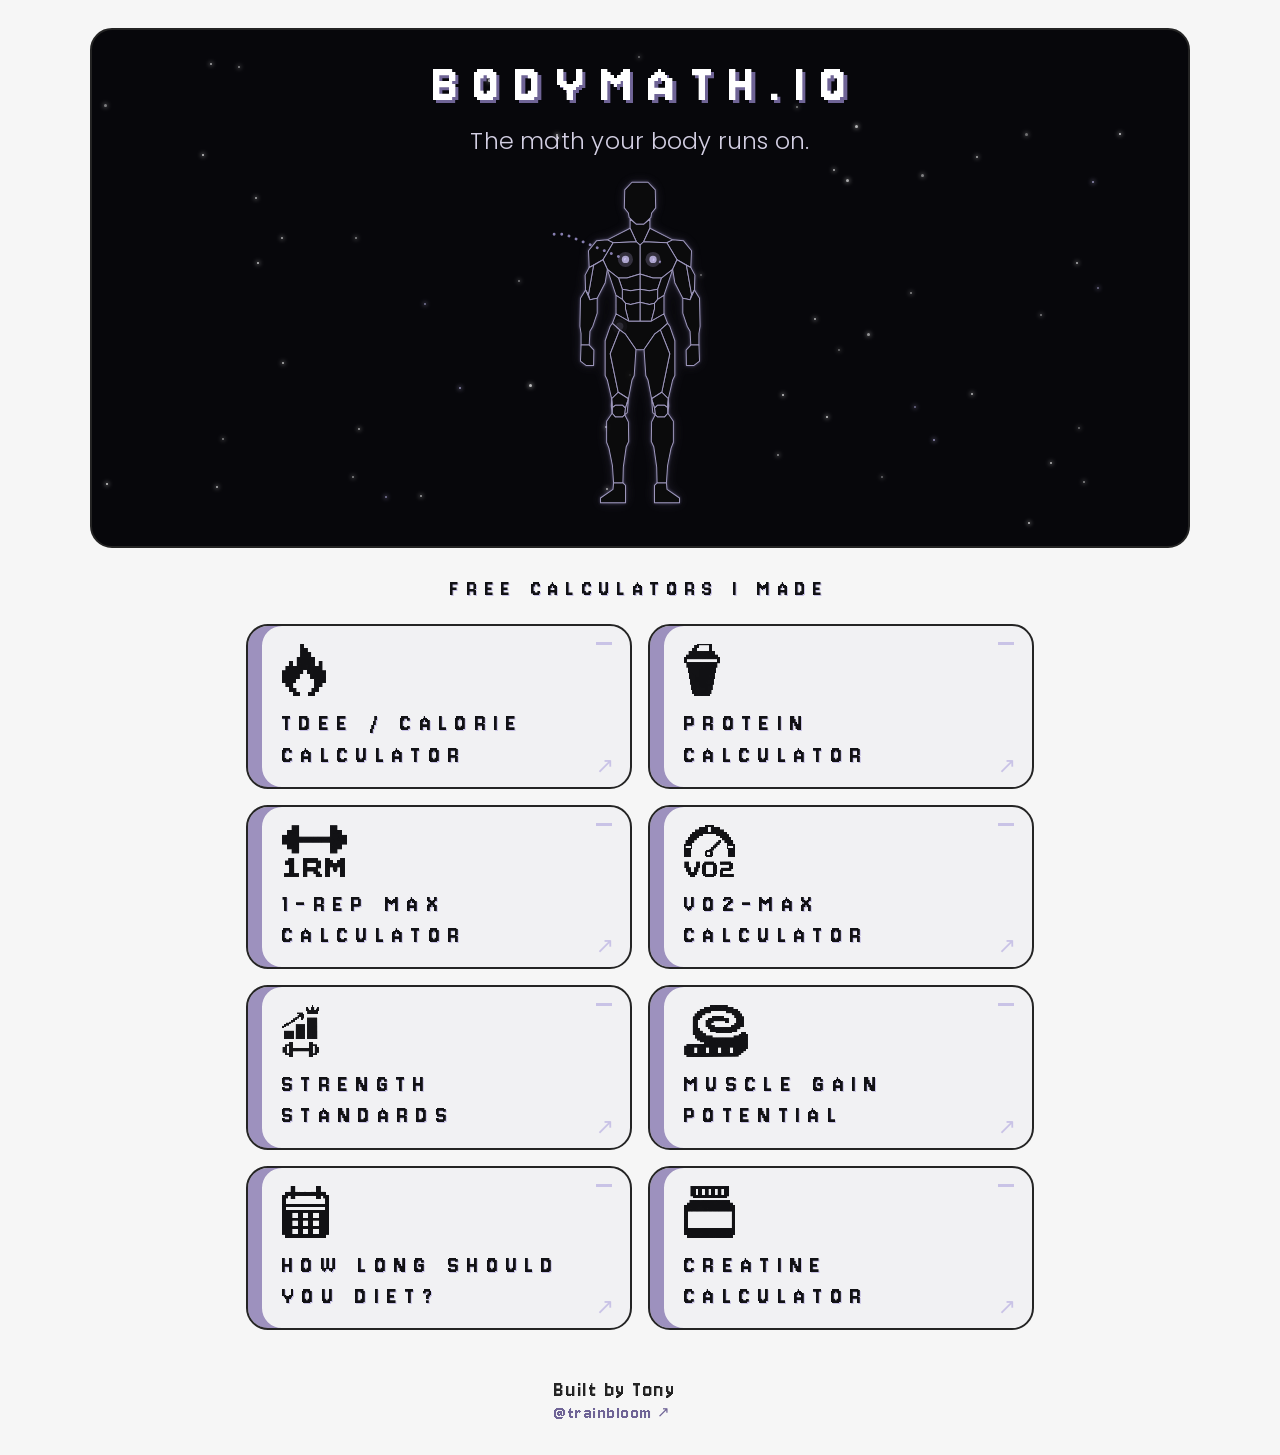
==== commit 6dae0fb5: "Revert "Favicon: pixel calculator keys icon" This reverts commit 438b5c20b7e539a831d06d0fb6ca90bf9e7" ====
--- a/index.html
+++ b/index.html
@@ -9,9 +9,8 @@
   <meta property="og:title" content="FREE FITNESS CALCULATORS | Bodymath.io">
   <meta property="og:description" content="Free science-based fitness calculators for TDEE, protein, VO2 max, strength, muscle gain, and more. Built to make fitness less confusing.">
   <meta property="og:image" content="https://www.trainbloom.com/assets/img/banner-home.webp">
-  <link rel="icon" href="/assets/img/favicon-32.png?v=3" sizes="32x32">
-  <link rel="icon" href="/assets/img/favicon-16.png?v=3" sizes="16x16">
-  <link rel="apple-touch-icon" href="/assets/img/favicon.png?v=3">
+  <link rel="icon" href="/assets/img/favicon-32.png?v=2" sizes="32x32">
+  <link rel="apple-touch-icon" href="/assets/img/favicon.png?v=2">
   <link rel="preload" href="/assets/fonts/jersey10-400.woff2" as="font" type="font/woff2" crossorigin>
   <link rel="preload" href="/assets/fonts/vt323-400.woff2" as="font" type="font/woff2" crossorigin>
   <link rel="preload" href="/assets/fonts/poppins-400.woff2" as="font" type="font/woff2" crossorigin>
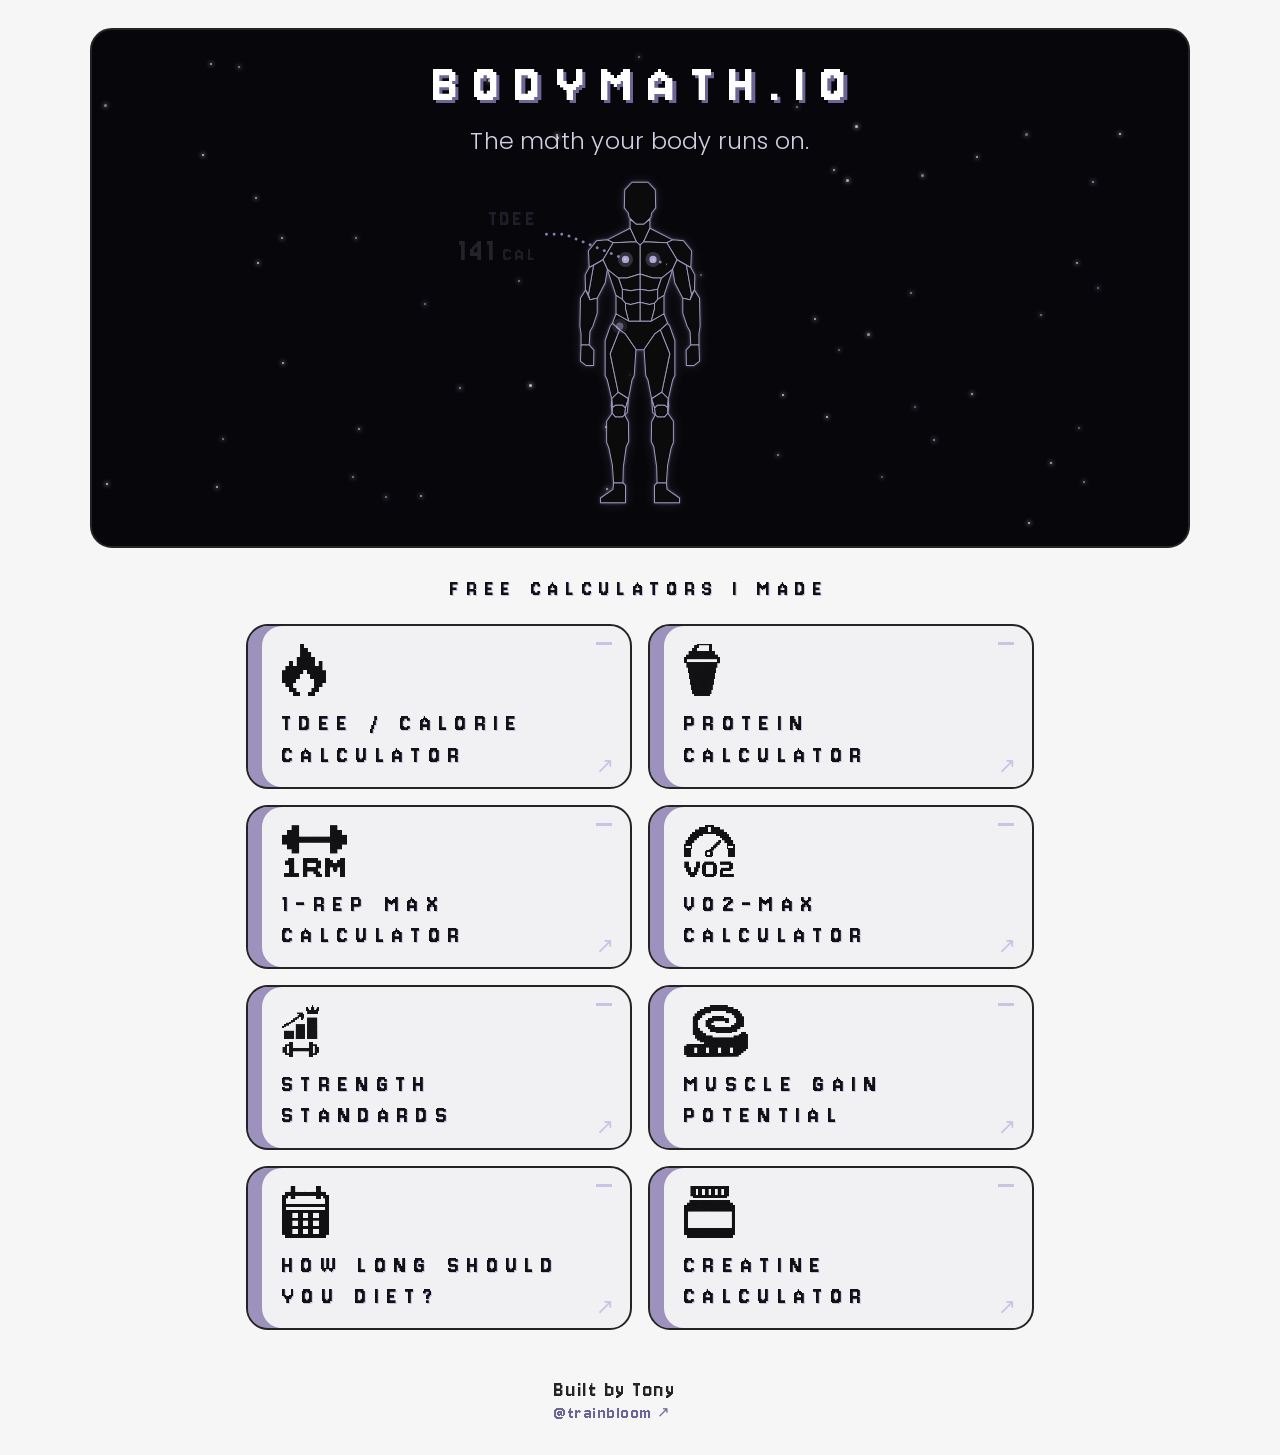
==== commit 7fa59d08: "Revert "Favicon: hand-drawn 16px version" This reverts commit 60c9953c914746fc7f6c724638b3f1bacfcdf4" ====
--- a/index.html
+++ b/index.html
@@ -9,8 +9,8 @@
   <meta property="og:title" content="FREE FITNESS CALCULATORS | Bodymath.io">
   <meta property="og:description" content="Free science-based fitness calculators for TDEE, protein, VO2 max, strength, muscle gain, and more. Built to make fitness less confusing.">
   <meta property="og:image" content="https://www.trainbloom.com/assets/img/banner-home.webp">
-  <link rel="icon" href="/assets/img/favicon-32.png?v=2" sizes="32x32">
-  <link rel="apple-touch-icon" href="/assets/img/favicon.png?v=2">
+  <link rel="icon" href="/assets/img/favicon-32.png?v=3" sizes="32x32">
+  <link rel="apple-touch-icon" href="/assets/img/favicon.png?v=3">
   <link rel="preload" href="/assets/fonts/jersey10-400.woff2" as="font" type="font/woff2" crossorigin>
   <link rel="preload" href="/assets/fonts/vt323-400.woff2" as="font" type="font/woff2" crossorigin>
   <link rel="preload" href="/assets/fonts/poppins-400.woff2" as="font" type="font/woff2" crossorigin>
